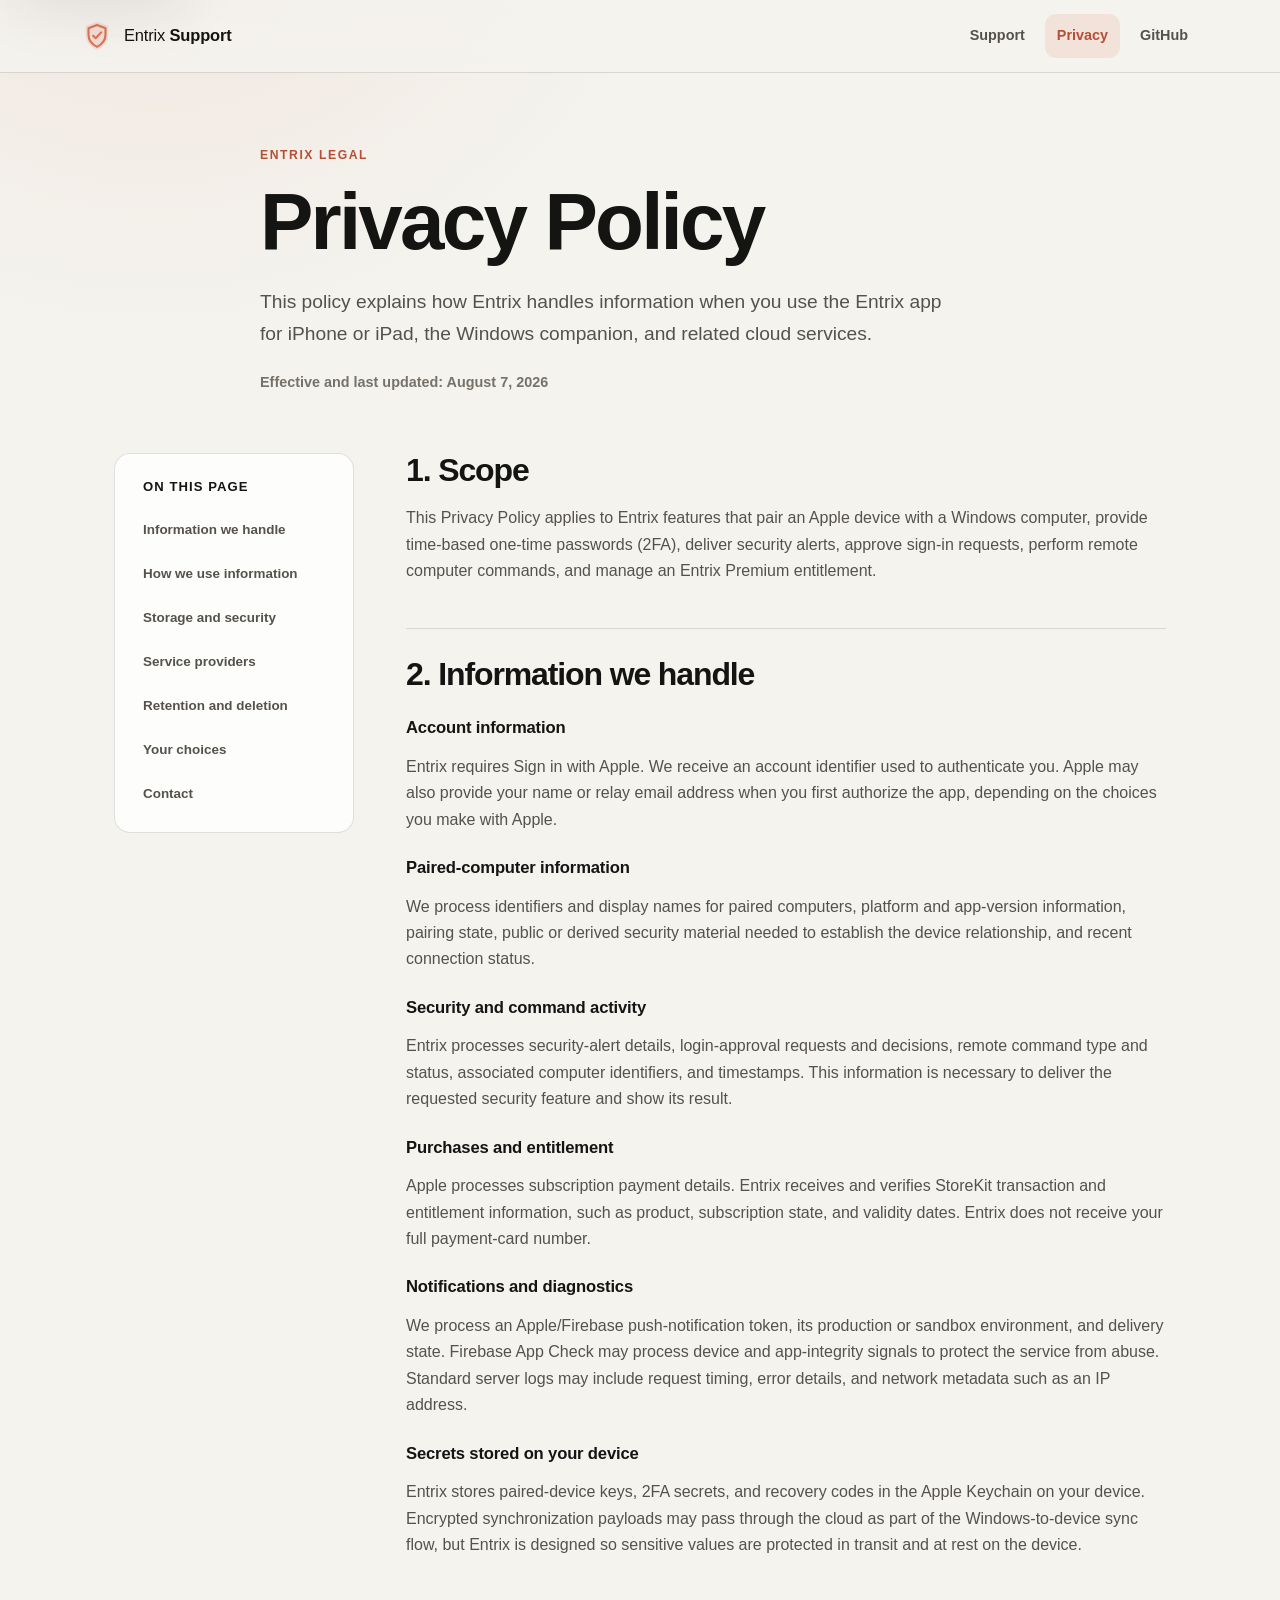
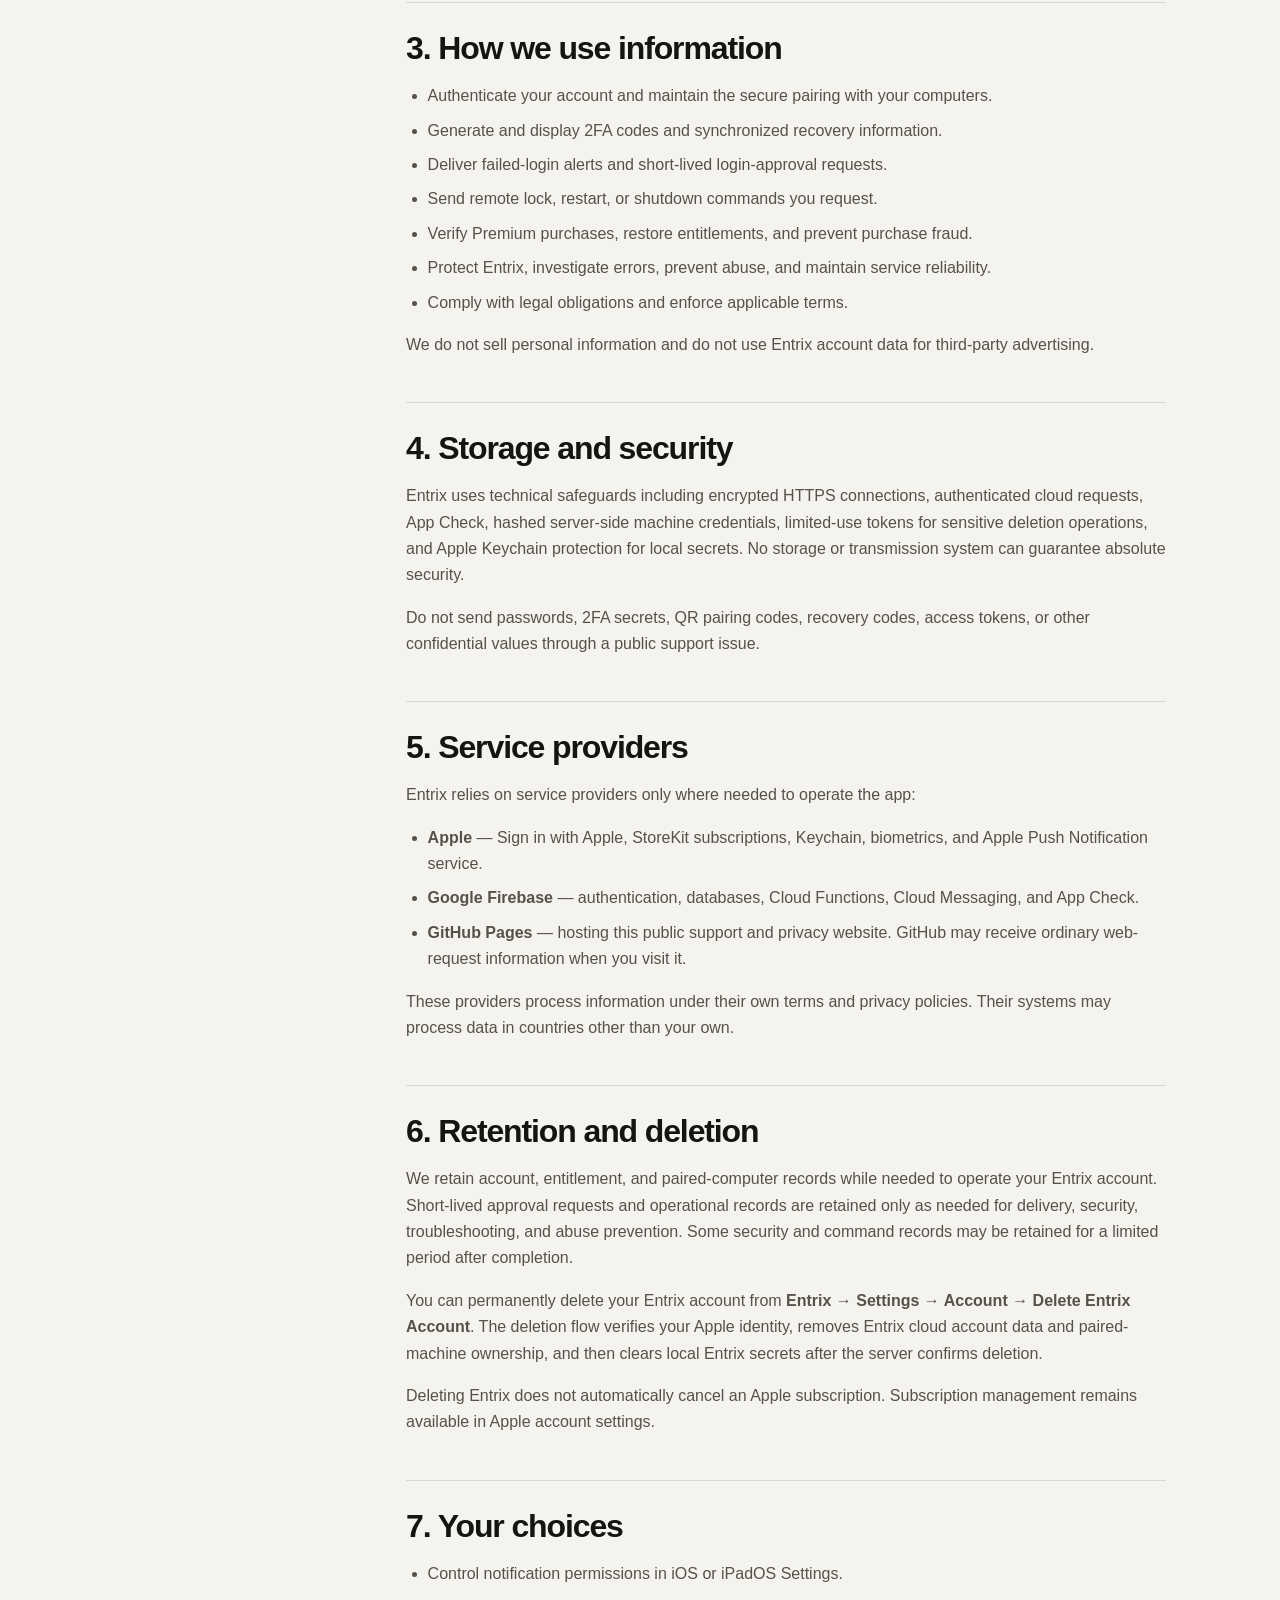
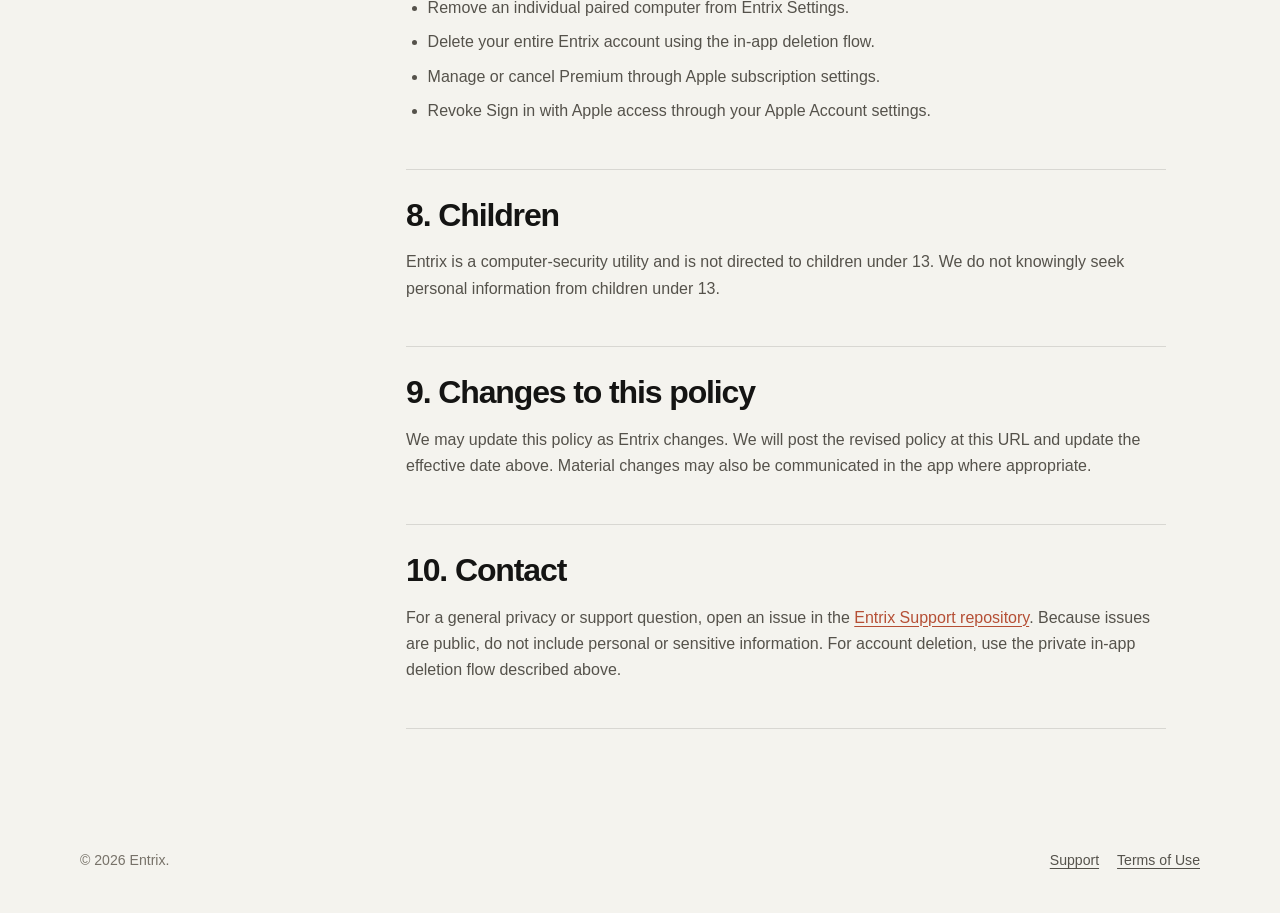
==== privacy.html @ 6742d029 "Launch Entrix support and privacy site" ====
<!doctype html>
<html lang="en">
<head>
  <meta charset="utf-8">
  <meta name="viewport" content="width=device-width, initial-scale=1">
  <meta name="description" content="Privacy Policy for the Entrix iPhone and iPad application and its Windows companion.">
  <meta name="theme-color" content="#141413" media="(prefers-color-scheme: dark)">
  <meta name="theme-color" content="#f4f3ee" media="(prefers-color-scheme: light)">
  <title>Privacy Policy — Entrix</title>
  <link rel="stylesheet" href="styles.css">
</head>
<body>
  <a class="skip-link" href="#main-content">Skip to main content</a>

  <header class="site-header">
    <div class="container header-inner">
      <a class="brand" href="./" aria-label="Entrix Support home">
        <svg class="brand-mark" viewBox="0 0 48 48" aria-hidden="true">
          <path d="M24 4 40 10v12c0 10.2-6.7 18.1-16 22-9.3-3.9-16-11.8-16-22V10L24 4Z" fill="currentColor" opacity=".16"/>
          <path d="M24 8.5 36 13v9c0 7.6-4.6 13.8-12 17.4C16.6 35.8 12 29.6 12 22v-9l12-4.5Z" fill="none" stroke="currentColor" stroke-width="3" stroke-linejoin="round"/>
          <path d="m18.5 23.5 3.6 3.6 7.8-8.2" fill="none" stroke="currentColor" stroke-width="3" stroke-linecap="round" stroke-linejoin="round"/>
        </svg>
        <span>Entrix <strong>Support</strong></span>
      </a>
      <nav aria-label="Primary navigation">
        <a href="./">Support</a>
        <a href="privacy.html" aria-current="page">Privacy</a>
        <a href="https://github.com/Hyper34275/entrix-support" rel="noopener">GitHub</a>
      </nav>
    </div>
  </header>

  <main id="main-content" class="legal-page">
    <header class="legal-hero container">
      <p class="eyebrow">Entrix legal</p>
      <h1>Privacy Policy</h1>
      <p class="legal-summary">This policy explains how Entrix handles information when you use the Entrix app for iPhone or iPad, the Windows companion, and related cloud services.</p>
      <p class="updated">Effective and last updated: August 7, 2026</p>
    </header>

    <article class="legal-content container">
      <nav class="table-of-contents" aria-label="Privacy Policy contents">
        <strong>On this page</strong>
        <a href="#information">Information we handle</a>
        <a href="#use">How we use information</a>
        <a href="#storage">Storage and security</a>
        <a href="#providers">Service providers</a>
        <a href="#retention">Retention and deletion</a>
        <a href="#choices">Your choices</a>
        <a href="#contact">Contact</a>
      </nav>

      <div class="policy-body">
        <section>
          <h2>1. Scope</h2>
          <p>This Privacy Policy applies to Entrix features that pair an Apple device with a Windows computer, provide time-based one-time passwords (2FA), deliver security alerts, approve sign-in requests, perform remote computer commands, and manage an Entrix Premium entitlement.</p>
        </section>

        <section id="information">
          <h2>2. Information we handle</h2>
          <h3>Account information</h3>
          <p>Entrix requires Sign in with Apple. We receive an account identifier used to authenticate you. Apple may also provide your name or relay email address when you first authorize the app, depending on the choices you make with Apple.</p>

          <h3>Paired-computer information</h3>
          <p>We process identifiers and display names for paired computers, platform and app-version information, pairing state, public or derived security material needed to establish the device relationship, and recent connection status.</p>

          <h3>Security and command activity</h3>
          <p>Entrix processes security-alert details, login-approval requests and decisions, remote command type and status, associated computer identifiers, and timestamps. This information is necessary to deliver the requested security feature and show its result.</p>

          <h3>Purchases and entitlement</h3>
          <p>Apple processes subscription payment details. Entrix receives and verifies StoreKit transaction and entitlement information, such as product, subscription state, and validity dates. Entrix does not receive your full payment-card number.</p>

          <h3>Notifications and diagnostics</h3>
          <p>We process an Apple/Firebase push-notification token, its production or sandbox environment, and delivery state. Firebase App Check may process device and app-integrity signals to protect the service from abuse. Standard server logs may include request timing, error details, and network metadata such as an IP address.</p>

          <h3>Secrets stored on your device</h3>
          <p>Entrix stores paired-device keys, 2FA secrets, and recovery codes in the Apple Keychain on your device. Encrypted synchronization payloads may pass through the cloud as part of the Windows-to-device sync flow, but Entrix is designed so sensitive values are protected in transit and at rest on the device.</p>
        </section>

        <section id="use">
          <h2>3. How we use information</h2>
          <ul>
            <li>Authenticate your account and maintain the secure pairing with your computers.</li>
            <li>Generate and display 2FA codes and synchronized recovery information.</li>
            <li>Deliver failed-login alerts and short-lived login-approval requests.</li>
            <li>Send remote lock, restart, or shutdown commands you request.</li>
            <li>Verify Premium purchases, restore entitlements, and prevent purchase fraud.</li>
            <li>Protect Entrix, investigate errors, prevent abuse, and maintain service reliability.</li>
            <li>Comply with legal obligations and enforce applicable terms.</li>
          </ul>
          <p>We do not sell personal information and do not use Entrix account data for third-party advertising.</p>
        </section>

        <section id="storage">
          <h2>4. Storage and security</h2>
          <p>Entrix uses technical safeguards including encrypted HTTPS connections, authenticated cloud requests, App Check, hashed server-side machine credentials, limited-use tokens for sensitive deletion operations, and Apple Keychain protection for local secrets. No storage or transmission system can guarantee absolute security.</p>
          <p>Do not send passwords, 2FA secrets, QR pairing codes, recovery codes, access tokens, or other confidential values through a public support issue.</p>
        </section>

        <section id="providers">
          <h2>5. Service providers</h2>
          <p>Entrix relies on service providers only where needed to operate the app:</p>
          <ul>
            <li><strong>Apple</strong> — Sign in with Apple, StoreKit subscriptions, Keychain, biometrics, and Apple Push Notification service.</li>
            <li><strong>Google Firebase</strong> — authentication, databases, Cloud Functions, Cloud Messaging, and App Check.</li>
            <li><strong>GitHub Pages</strong> — hosting this public support and privacy website. GitHub may receive ordinary web-request information when you visit it.</li>
          </ul>
          <p>These providers process information under their own terms and privacy policies. Their systems may process data in countries other than your own.</p>
        </section>

        <section id="retention">
          <h2>6. Retention and deletion</h2>
          <p>We retain account, entitlement, and paired-computer records while needed to operate your Entrix account. Short-lived approval requests and operational records are retained only as needed for delivery, security, troubleshooting, and abuse prevention. Some security and command records may be retained for a limited period after completion.</p>
          <p>You can permanently delete your Entrix account from <strong>Entrix &rarr; Settings &rarr; Account &rarr; Delete Entrix Account</strong>. The deletion flow verifies your Apple identity, removes Entrix cloud account data and paired-machine ownership, and then clears local Entrix secrets after the server confirms deletion.</p>
          <p>Deleting Entrix does not automatically cancel an Apple subscription. Subscription management remains available in Apple account settings.</p>
        </section>

        <section id="choices">
          <h2>7. Your choices</h2>
          <ul>
            <li>Control notification permissions in iOS or iPadOS Settings.</li>
            <li>Remove an individual paired computer from Entrix Settings.</li>
            <li>Delete your entire Entrix account using the in-app deletion flow.</li>
            <li>Manage or cancel Premium through Apple subscription settings.</li>
            <li>Revoke Sign in with Apple access through your Apple Account settings.</li>
          </ul>
        </section>

        <section>
          <h2>8. Children</h2>
          <p>Entrix is a computer-security utility and is not directed to children under 13. We do not knowingly seek personal information from children under 13.</p>
        </section>

        <section>
          <h2>9. Changes to this policy</h2>
          <p>We may update this policy as Entrix changes. We will post the revised policy at this URL and update the effective date above. Material changes may also be communicated in the app where appropriate.</p>
        </section>

        <section id="contact">
          <h2>10. Contact</h2>
          <p>For a general privacy or support question, open an issue in the <a href="https://github.com/Hyper34275/entrix-support/issues/new" rel="noopener">Entrix Support repository</a>. Because issues are public, do not include personal or sensitive information. For account deletion, use the private in-app deletion flow described above.</p>
        </section>
      </div>
    </article>
  </main>

  <footer class="site-footer">
    <div class="container footer-inner">
      <p>&copy; 2026 Entrix.</p>
      <div>
        <a href="./">Support</a>
        <a href="https://www.apple.com/legal/internet-services/itunes/dev/stdeula/" rel="noopener">Terms of Use</a>
      </div>
    </div>
  </footer>
</body>
</html>
---- styles.css ----
:root {
  color-scheme: light dark;
  --accent: #de7356;
  --accent-strong: #b54f35;
  --accent-soft: rgba(222, 115, 86, 0.13);
  --background: #f4f3ee;
  --surface: rgba(255, 255, 255, 0.82);
  --surface-solid: #ffffff;
  --surface-alt: #ebe8df;
  --text: #141413;
  --text-muted: #55524b;
  --text-soft: #777269;
  --border: rgba(46, 42, 36, 0.14);
  --shadow: 0 22px 60px rgba(38, 31, 25, 0.11);
  --focus: #9f3f28;
  --success: #247a55;
  --max-width: 1120px;
  --reading-width: 760px;
}

@media (prefers-color-scheme: dark) {
  :root {
    --accent: #ef8b6d;
    --accent-strong: #ffad93;
    --accent-soft: rgba(239, 139, 109, 0.14);
    --background: #141413;
    --surface: rgba(31, 29, 26, 0.88);
    --surface-solid: #1e1c19;
    --surface-alt: #29251f;
    --text: #f4f3ee;
    --text-muted: #c7c1b5;
    --text-soft: #aaa397;
    --border: rgba(244, 243, 238, 0.13);
    --shadow: 0 24px 64px rgba(0, 0, 0, 0.36);
    --focus: #ffb39c;
    --success: #6fd2a5;
  }
}

* {
  box-sizing: border-box;
}

html {
  scroll-behavior: smooth;
  scroll-padding-top: 96px;
}

body {
  margin: 0;
  min-width: 320px;
  min-height: 100vh;
  background:
    radial-gradient(circle at 12% -5%, var(--accent-soft), transparent 34rem),
    var(--background);
  color: var(--text);
  font-family: Inter, ui-sans-serif, -apple-system, BlinkMacSystemFont, "Segoe UI", sans-serif;
  font-size: 16px;
  line-height: 1.65;
  -webkit-font-smoothing: antialiased;
}

a {
  color: var(--accent-strong);
  text-underline-offset: 0.2em;
  text-decoration-thickness: 0.08em;
}

a:hover {
  text-decoration-thickness: 0.14em;
}

a:focus-visible,
summary:focus-visible {
  outline: 3px solid var(--focus);
  outline-offset: 4px;
  border-radius: 8px;
}

.skip-link {
  position: fixed;
  z-index: 100;
  top: 12px;
  left: 12px;
  transform: translateY(-160%);
  padding: 10px 14px;
  border-radius: 10px;
  background: var(--surface-solid);
  color: var(--text);
  box-shadow: var(--shadow);
}

.skip-link:focus {
  transform: translateY(0);
}

.container {
  width: min(calc(100% - 40px), var(--max-width));
  margin-inline: auto;
}

.site-header {
  position: sticky;
  z-index: 20;
  top: 0;
  border-bottom: 1px solid var(--border);
  background: color-mix(in srgb, var(--background) 82%, transparent);
  backdrop-filter: blur(18px) saturate(140%);
}

.header-inner {
  display: flex;
  min-height: 72px;
  align-items: center;
  justify-content: space-between;
  gap: 24px;
}

.brand {
  display: inline-flex;
  min-height: 44px;
  align-items: center;
  gap: 10px;
  color: var(--text);
  font-size: 1.03rem;
  font-weight: 500;
  text-decoration: none;
  letter-spacing: -0.01em;
}

.brand-mark {
  width: 34px;
  height: 34px;
  color: var(--accent);
}

nav {
  display: flex;
  align-items: center;
  gap: 8px;
}

nav a {
  display: inline-flex;
  min-height: 44px;
  align-items: center;
  padding: 0 12px;
  border-radius: 11px;
  color: var(--text-muted);
  font-size: 0.9rem;
  font-weight: 650;
  text-decoration: none;
}

nav a:hover,
nav a[aria-current="page"] {
  background: var(--accent-soft);
  color: var(--accent-strong);
}

.hero {
  display: grid;
  grid-template-columns: minmax(0, 1.35fr) minmax(290px, 0.65fr);
  gap: clamp(32px, 7vw, 88px);
  align-items: center;
  padding-block: clamp(72px, 11vw, 144px);
}

.eyebrow {
  margin: 0 0 12px;
  color: var(--accent-strong);
  font-size: 0.76rem;
  font-weight: 800;
  letter-spacing: 0.13em;
  text-transform: uppercase;
}

.status-dot {
  display: inline-block;
  width: 8px;
  height: 8px;
  margin-right: 8px;
  border-radius: 50%;
  background: var(--success);
  box-shadow: 0 0 0 5px color-mix(in srgb, var(--success) 15%, transparent);
}

h1,
h2,
h3 {
  margin-top: 0;
  line-height: 1.12;
  letter-spacing: -0.035em;
}

h1 {
  margin-bottom: 24px;
  font-size: clamp(3rem, 7vw, 5.8rem);
  font-weight: 780;
}

h1 span {
  color: var(--accent-strong);
}

h2 {
  margin-bottom: 14px;
  font-size: clamp(2rem, 4vw, 3.15rem);
}

h3 {
  margin-bottom: 10px;
  font-size: 1.18rem;
  letter-spacing: -0.02em;
}

.hero-lead,
.section-heading > p:last-child,
.legal-summary {
  max-width: 66ch;
  color: var(--text-muted);
  font-size: clamp(1.05rem, 2vw, 1.2rem);
}

.button-row {
  display: flex;
  flex-wrap: wrap;
  gap: 12px;
  margin-top: 32px;
}

.button {
  display: inline-flex;
  min-height: 48px;
  align-items: center;
  justify-content: center;
  padding: 11px 18px;
  border: 1px solid transparent;
  border-radius: 14px;
  font-weight: 750;
  text-align: center;
  text-decoration: none;
  transition: transform 180ms ease, background-color 180ms ease, border-color 180ms ease;
}

.button:hover {
  transform: translateY(-2px);
}

.button-primary {
  background: var(--accent);
  color: #1c100c;
  box-shadow: 0 12px 30px color-mix(in srgb, var(--accent) 26%, transparent);
}

.button-secondary {
  border-color: var(--border);
  background: var(--surface);
  color: var(--text);
}

.support-panel,
.topic-card,
.faq-list details,
.table-of-contents {
  border: 1px solid var(--border);
  background: var(--surface);
  box-shadow: var(--shadow);
}

.support-panel {
  padding: 28px;
  border-radius: 28px;
}

.support-panel h2 {
  font-size: 1.75rem;
}

.support-panel > p:not(.eyebrow) {
  color: var(--text-muted);
}

.panel-icon,
.topic-icon {
  display: grid;
  width: 52px;
  height: 52px;
  margin-bottom: 24px;
  place-items: center;
  border-radius: 16px;
  background: var(--accent-soft);
  color: var(--accent-strong);
}

.panel-icon svg,
.topic-icon svg {
  width: 25px;
  height: 25px;
  fill: none;
  stroke: currentColor;
  stroke-width: 1.8;
  stroke-linecap: round;
  stroke-linejoin: round;
}

.text-link,
.topic-card a {
  display: inline-flex;
  min-height: 44px;
  align-items: center;
  font-weight: 750;
}

.privacy-note {
  margin: 18px 0 0;
  padding-top: 16px;
  border-top: 1px solid var(--border);
  font-size: 0.84rem;
}

.section {
  padding-block: 72px;
}

.section-heading {
  max-width: 720px;
  margin-bottom: 34px;
}

.topic-grid {
  display: grid;
  grid-template-columns: repeat(2, minmax(0, 1fr));
  gap: 18px;
}

.topic-card {
  padding: 26px;
  border-radius: 22px;
}

.topic-card p {
  color: var(--text-muted);
}

.section-narrow {
  width: min(calc(100% - 40px), var(--reading-width));
  margin-inline: auto;
}

.faq-list {
  display: grid;
  gap: 12px;
}

.faq-list details {
  overflow: clip;
  border-radius: 16px;
  box-shadow: none;
}

.faq-list summary {
  min-height: 56px;
  padding: 16px 50px 16px 18px;
  cursor: pointer;
  font-weight: 750;
}

.faq-list .answer {
  padding: 0 20px 20px;
  color: var(--text-muted);
}

.faq-list .answer > :last-child {
  margin-bottom: 0;
}

.faq-list li + li,
.policy-body li + li {
  margin-top: 8px;
}

.contact-band {
  margin-top: 72px;
  border-block: 1px solid var(--border);
  background: var(--surface-alt);
}

.contact-inner {
  display: flex;
  align-items: center;
  justify-content: space-between;
  gap: 32px;
  padding-block: 52px;
}

.contact-inner h2 {
  margin-bottom: 8px;
  font-size: clamp(1.8rem, 3vw, 2.6rem);
}

.contact-inner p:last-child {
  margin-bottom: 0;
  color: var(--text-muted);
}

.site-footer {
  color: var(--text-soft);
  font-size: 0.88rem;
}

.footer-inner {
  display: flex;
  min-height: 104px;
  align-items: center;
  justify-content: space-between;
  gap: 24px;
}

.footer-inner div {
  display: flex;
  flex-wrap: wrap;
  gap: 18px;
}

.footer-inner a {
  color: var(--text-muted);
}

.legal-page {
  padding-bottom: 80px;
}

.legal-hero {
  max-width: var(--reading-width);
  padding-block: 72px 44px;
}

.legal-hero h1 {
  margin-bottom: 18px;
  font-size: clamp(2.8rem, 7vw, 5rem);
}

.updated {
  margin-top: 22px;
  color: var(--text-soft);
  font-size: 0.9rem;
  font-weight: 650;
}

.legal-content {
  display: grid;
  grid-template-columns: 240px minmax(0, var(--reading-width));
  gap: 52px;
  align-items: start;
  justify-content: center;
}

.table-of-contents {
  position: sticky;
  top: 96px;
  display: grid;
  gap: 4px;
  padding: 18px;
  border-radius: 16px;
  box-shadow: none;
}

.table-of-contents strong {
  padding: 4px 10px 8px;
  font-size: 0.82rem;
  letter-spacing: 0.08em;
  text-transform: uppercase;
}

.table-of-contents a {
  min-height: 40px;
  justify-content: flex-start;
  padding: 8px 10px;
  font-size: 0.84rem;
}

.policy-body {
  min-width: 0;
}

.policy-body section {
  padding-block: 28px;
  border-bottom: 1px solid var(--border);
  scroll-margin-top: 96px;
}

.policy-body section:first-child {
  padding-top: 0;
}

.policy-body h2 {
  font-size: clamp(1.55rem, 3vw, 2rem);
}

.policy-body h3 {
  margin-top: 26px;
  margin-bottom: 6px;
  font-size: 1.04rem;
  letter-spacing: -0.01em;
}

.policy-body p,
.policy-body li {
  color: var(--text-muted);
}

.policy-body ul {
  padding-left: 1.35rem;
}

@media (max-width: 820px) {
  .hero {
    grid-template-columns: 1fr;
    padding-block: 72px;
  }

  .support-panel {
    max-width: 560px;
  }

  .legal-content {
    grid-template-columns: 1fr;
    gap: 24px;
  }

  .table-of-contents {
    position: static;
  }
}

@media (max-width: 620px) {
  .container,
  .section-narrow {
    width: min(calc(100% - 28px), var(--max-width));
  }

  .header-inner {
    min-height: 64px;
  }

  .header-inner nav a:not([aria-current="page"]):not(:last-child) {
    display: none;
  }

  .header-inner nav a {
    padding-inline: 10px;
  }

  .topic-grid {
    grid-template-columns: 1fr;
  }

  .button-row,
  .button-row .button,
  .contact-inner,
  .contact-inner .button {
    width: 100%;
  }

  .contact-inner,
  .footer-inner {
    align-items: flex-start;
    flex-direction: column;
    justify-content: center;
  }

  .footer-inner {
    padding-block: 28px;
  }
}

@media (prefers-reduced-motion: reduce) {
  html {
    scroll-behavior: auto;
  }

  *,
  *::before,
  *::after {
    scroll-behavior: auto !important;
    transition-duration: 0.01ms !important;
    animation-duration: 0.01ms !important;
    animation-iteration-count: 1 !important;
  }
}

@media print {
  .site-header,
  .site-footer,
  .table-of-contents,
  .skip-link {
    display: none;
  }

  body {
    background: #fff;
    color: #111;
  }

  .legal-content {
    display: block;
    width: 100%;
  }

  .policy-body p,
  .policy-body li {
    color: #222;
  }
}
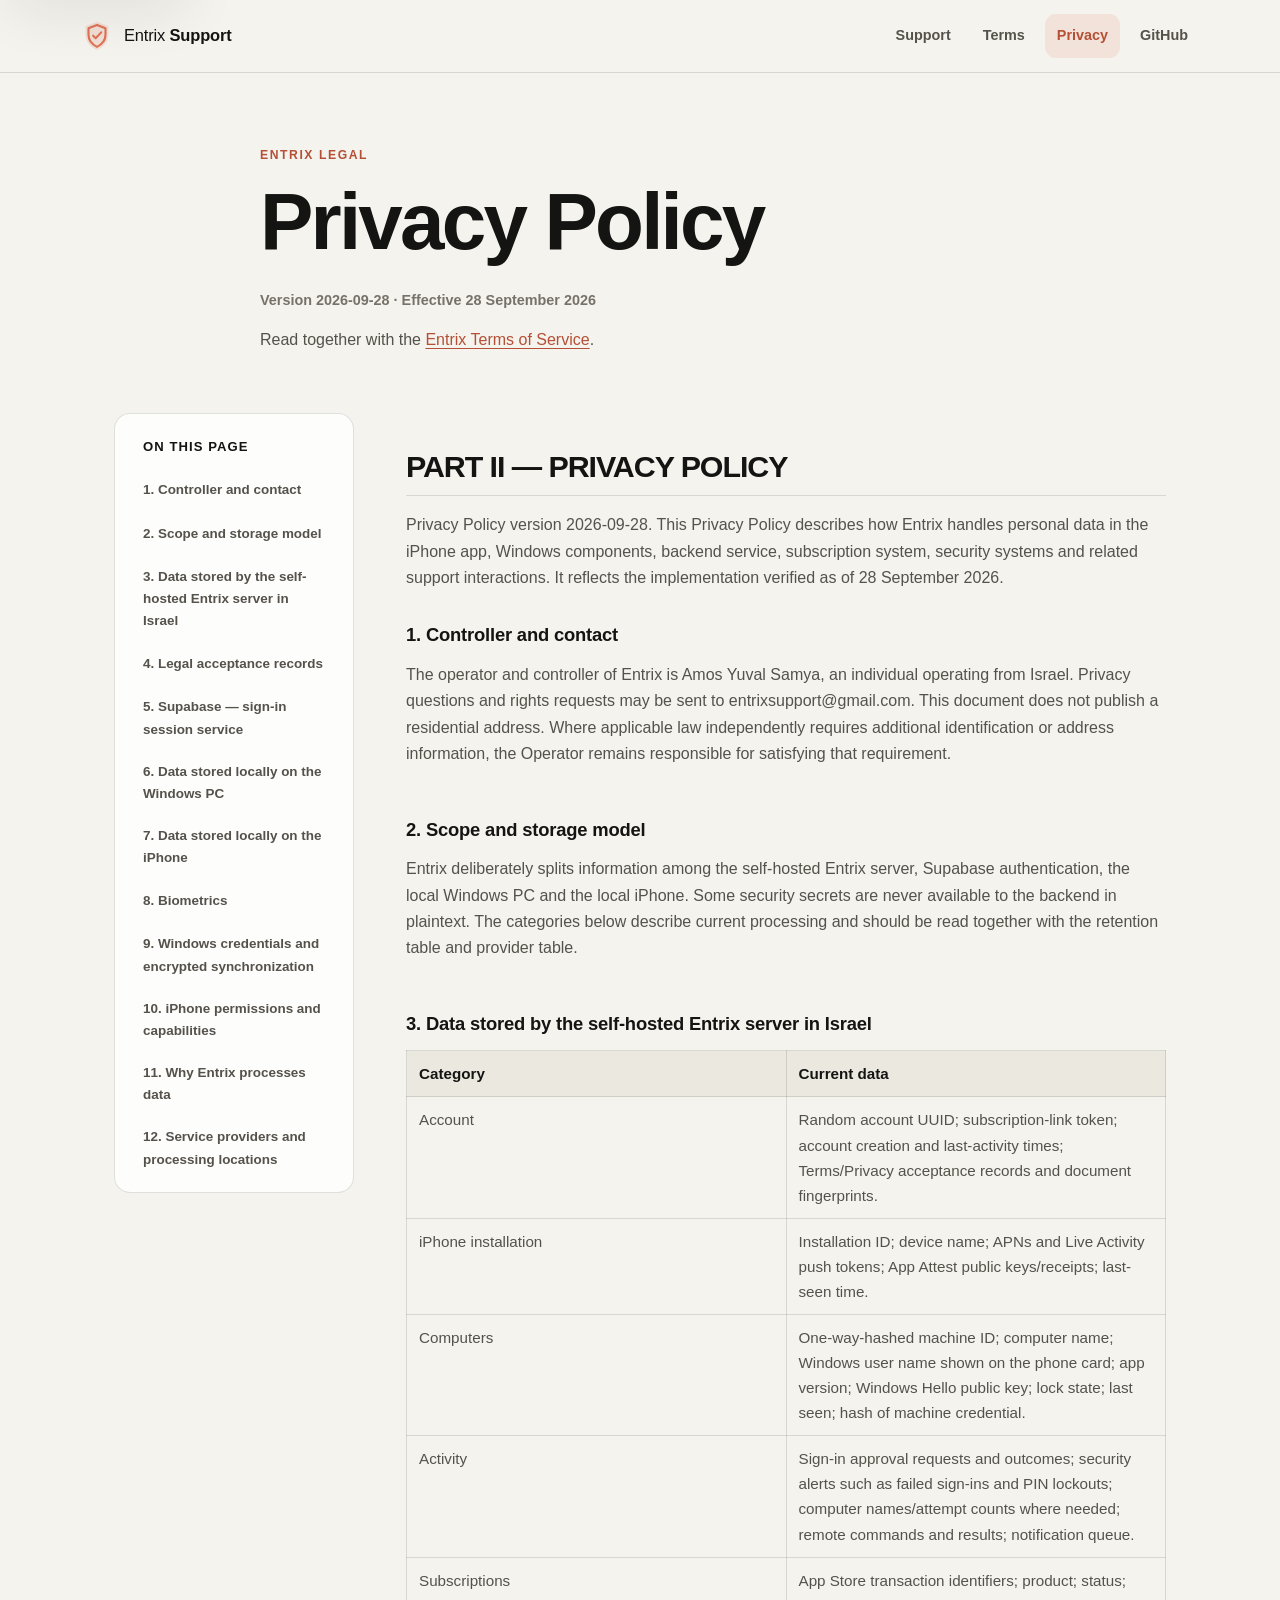
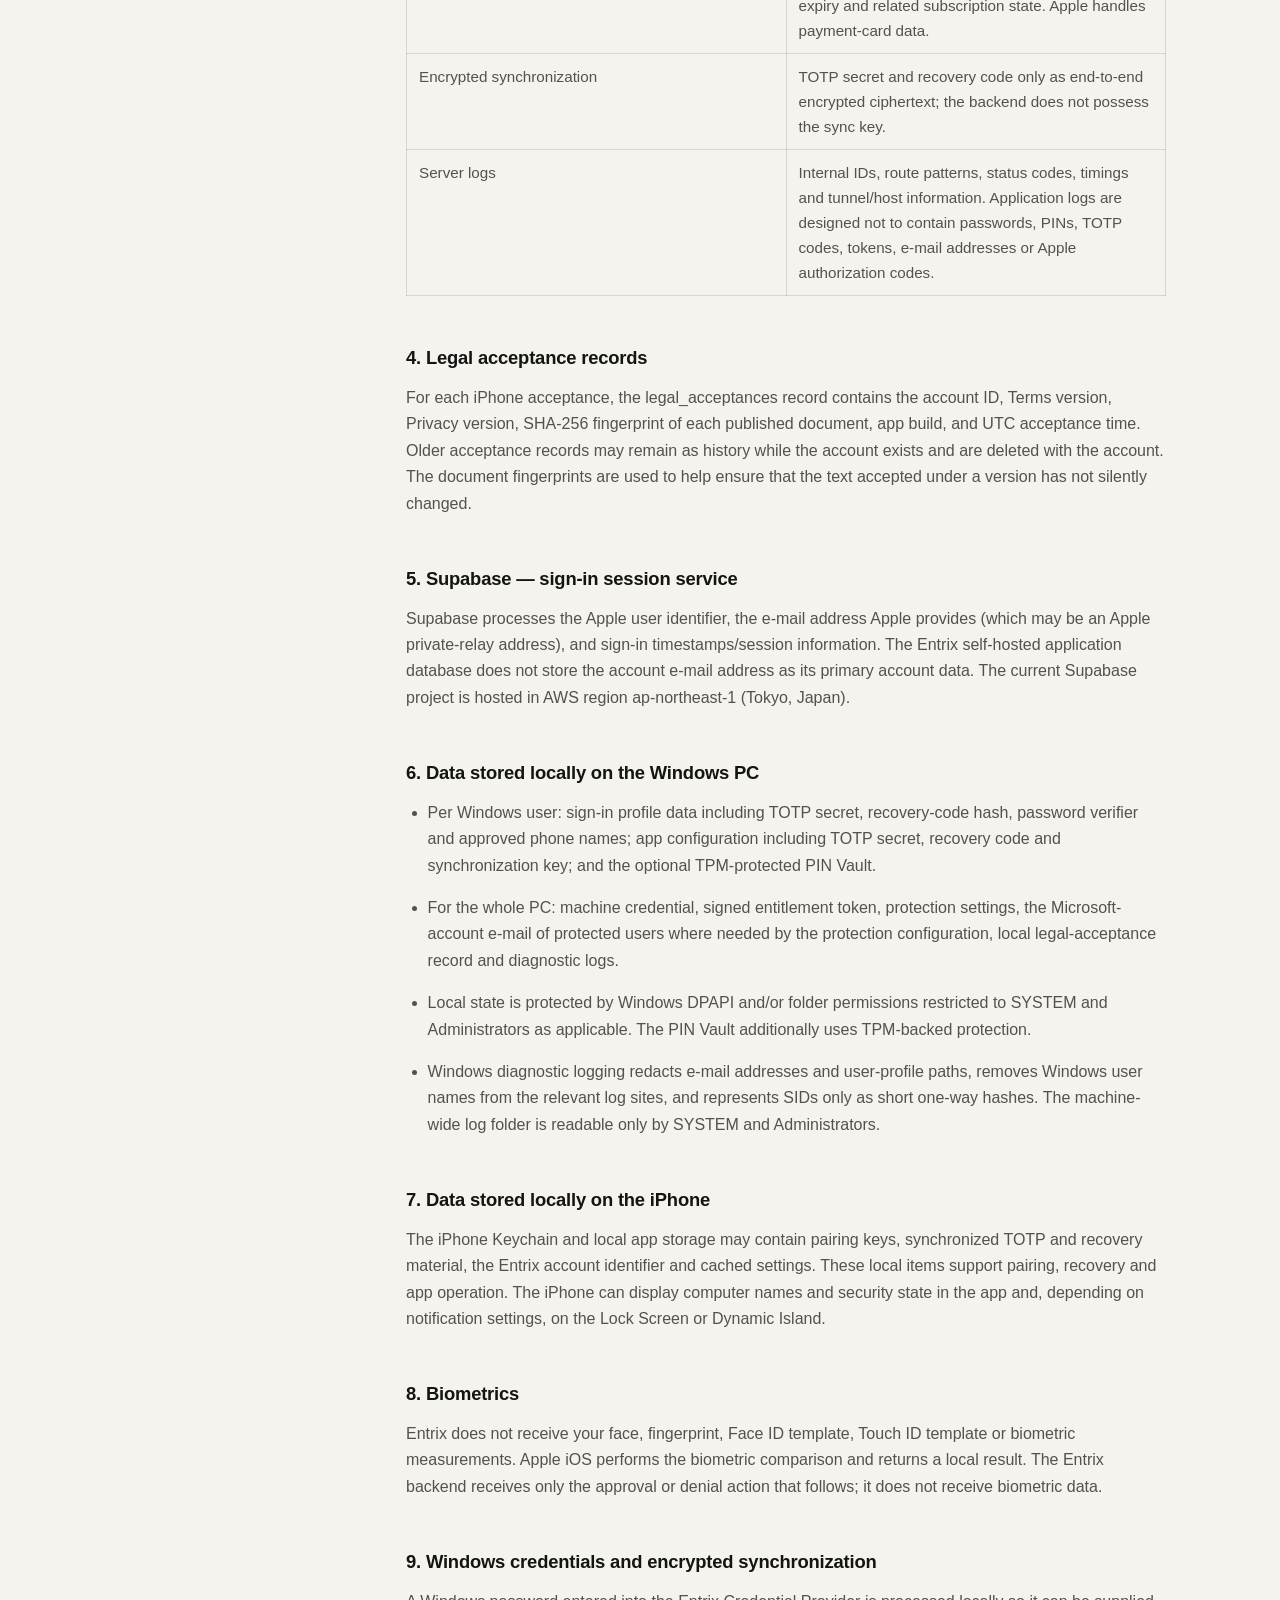
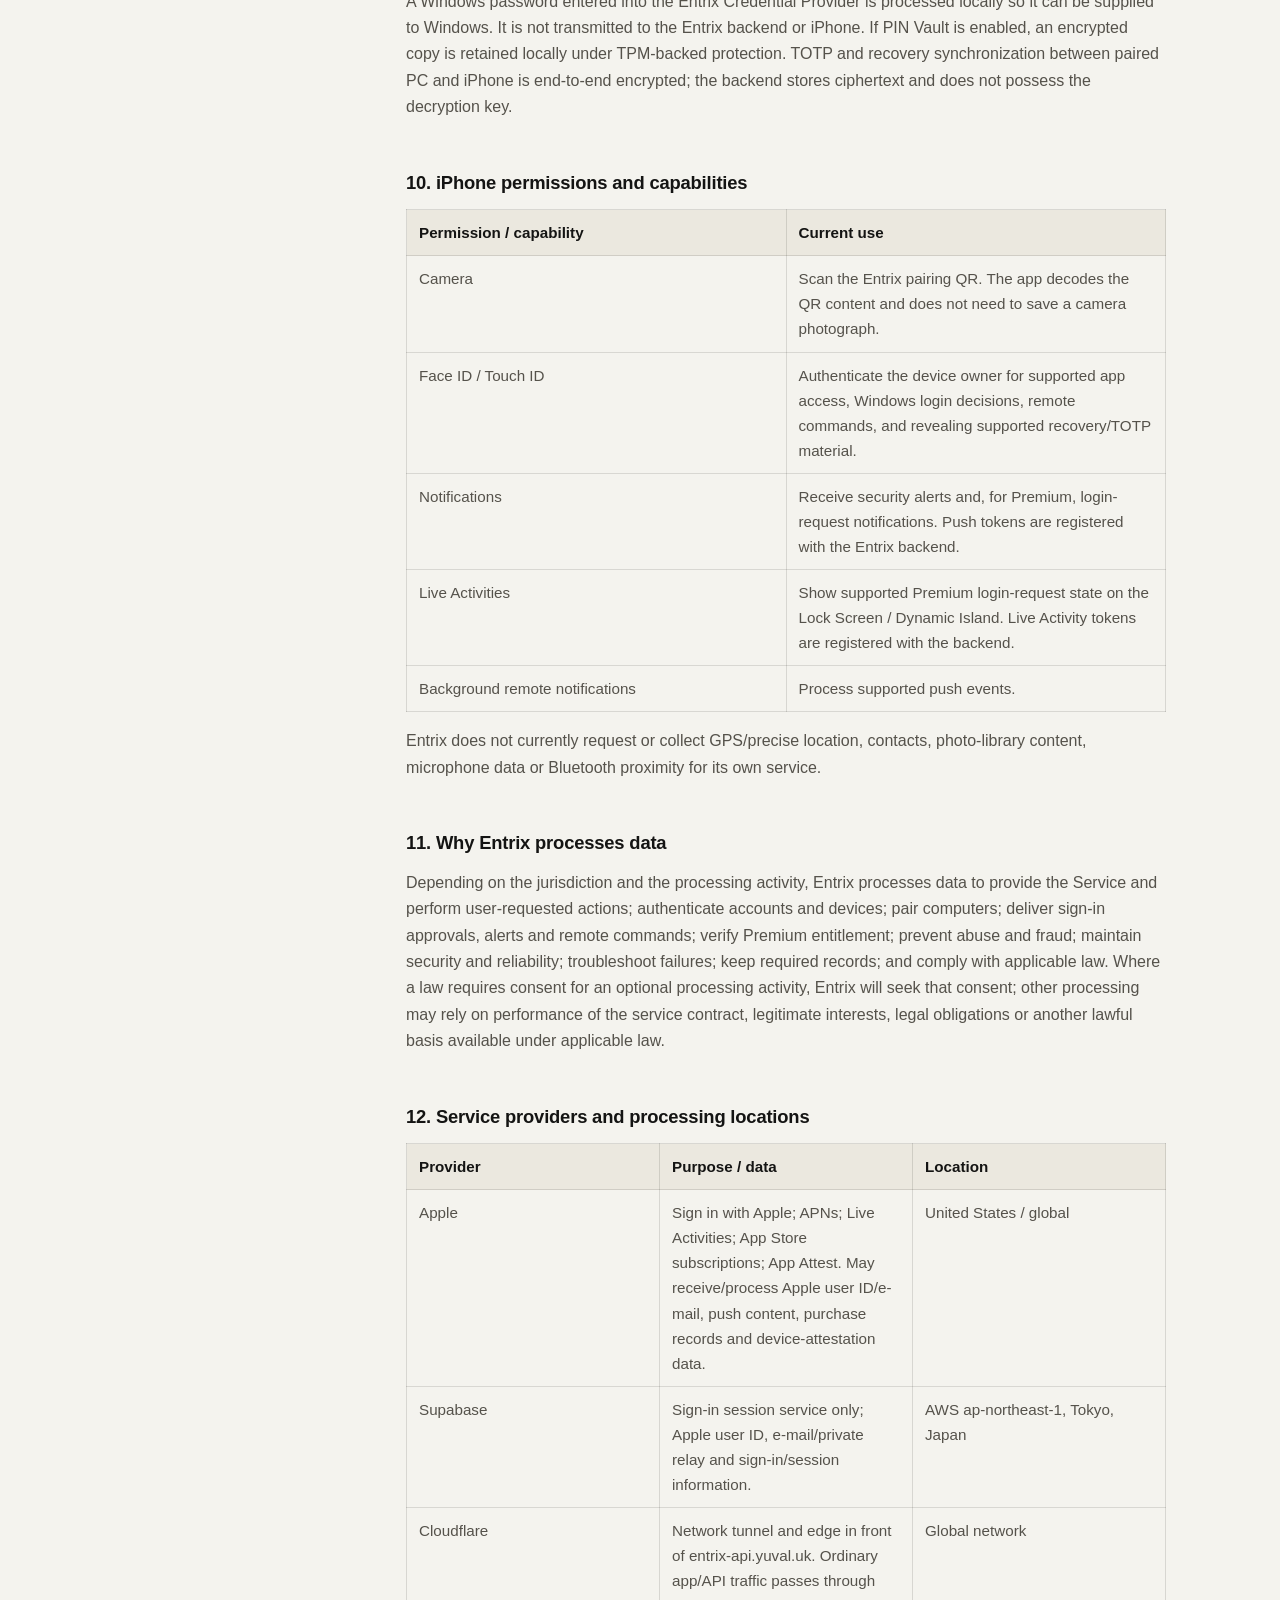
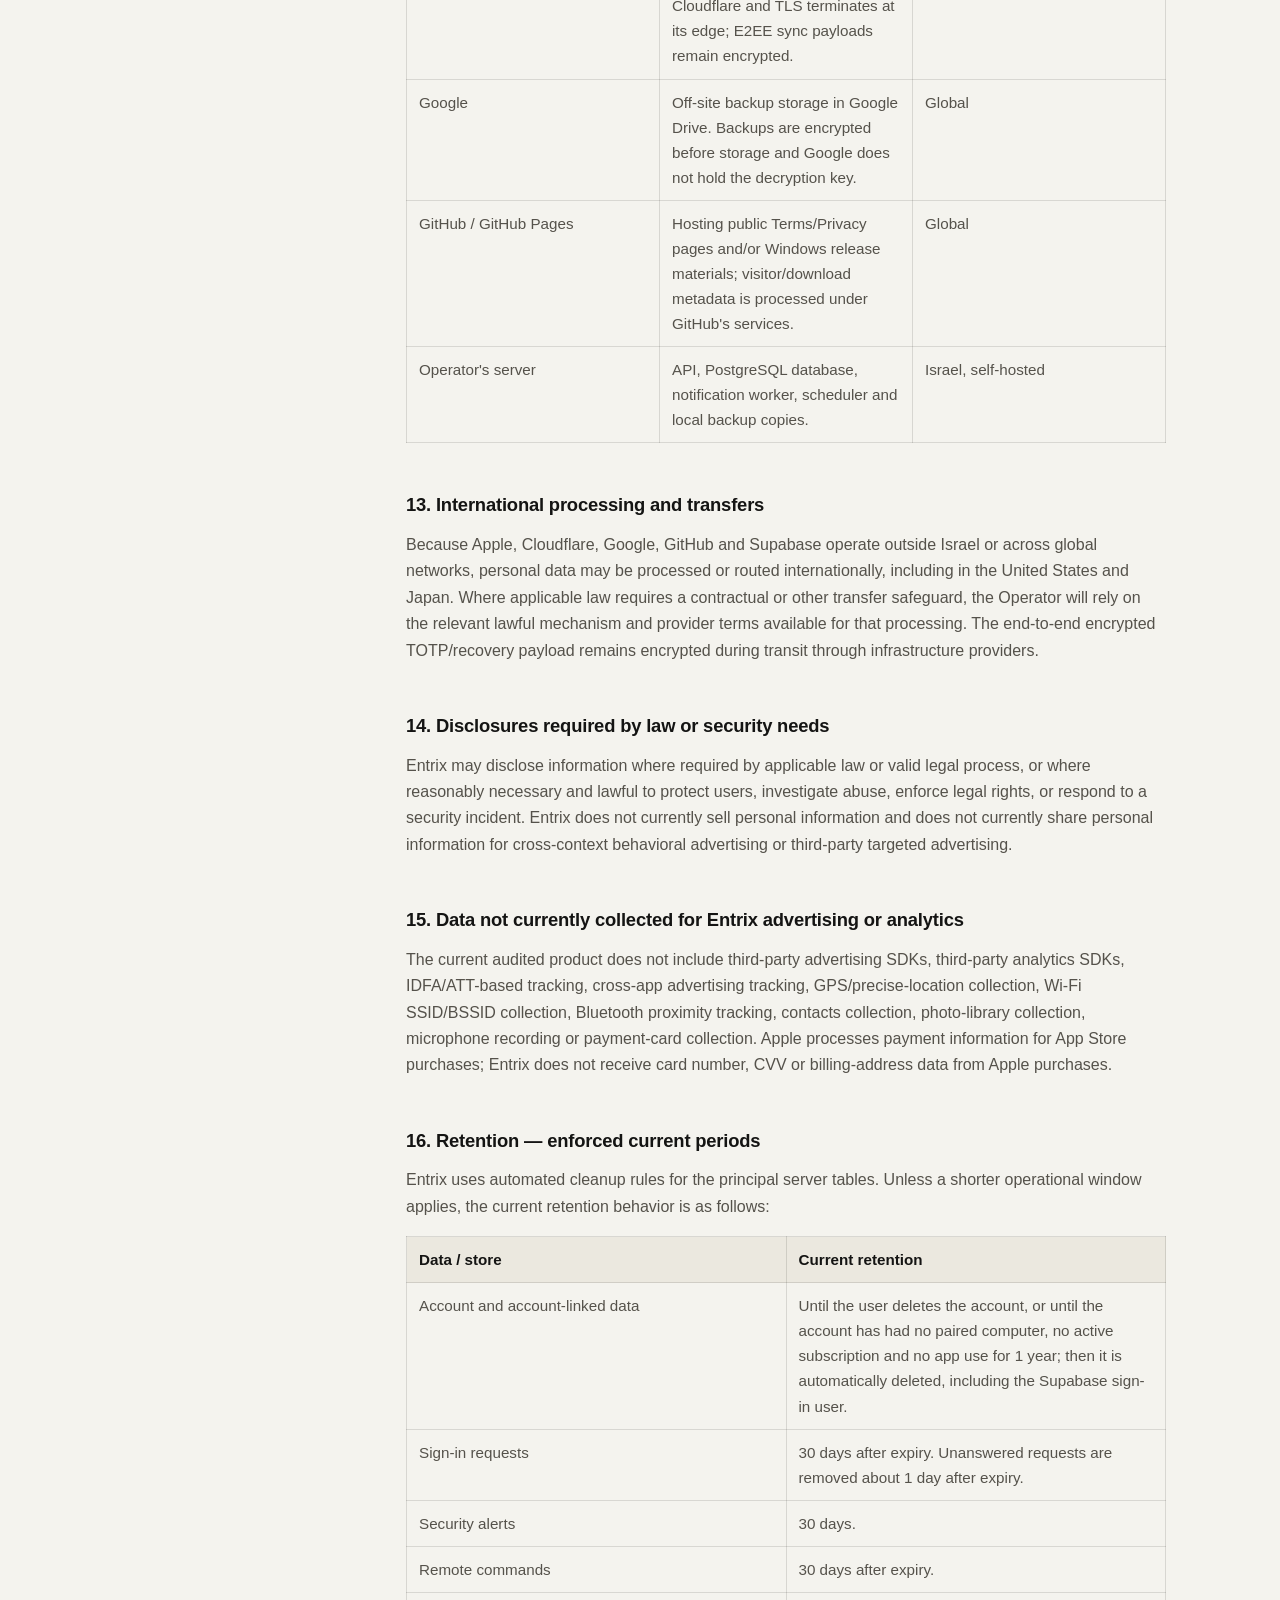
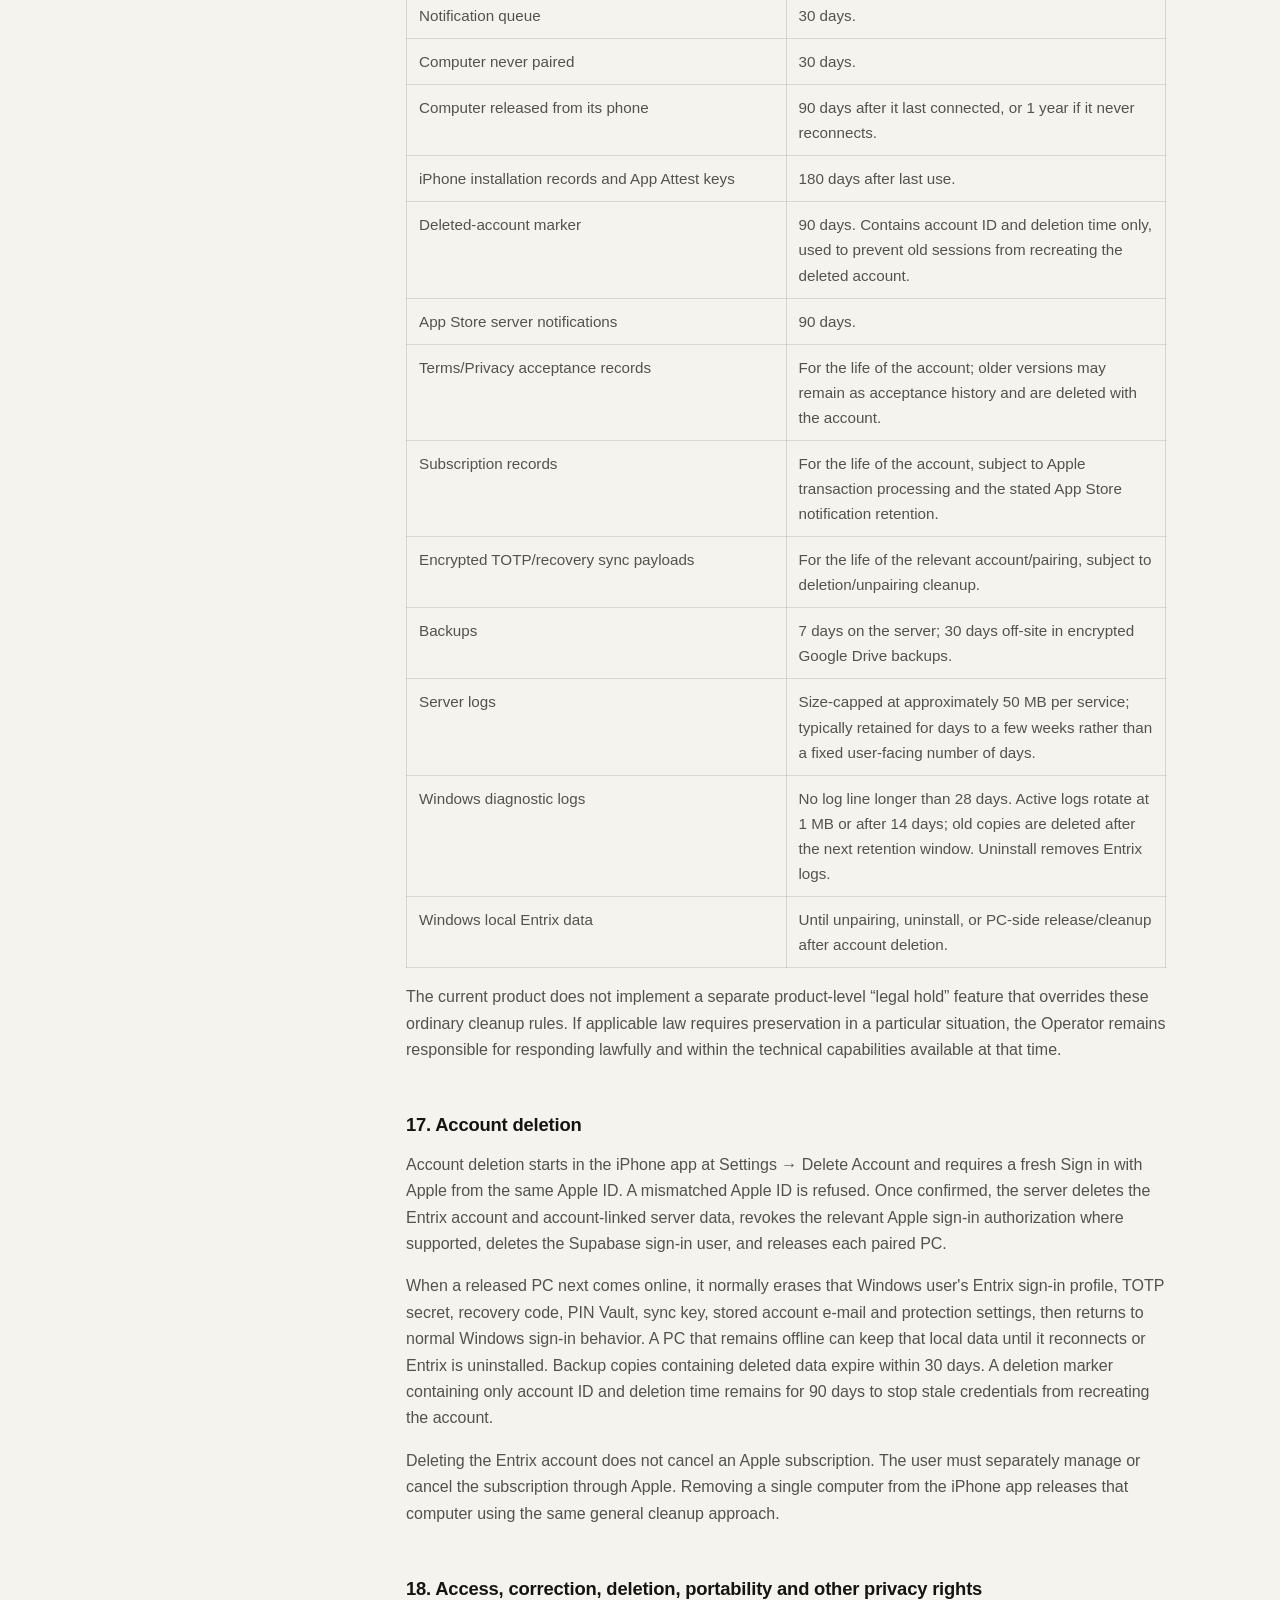
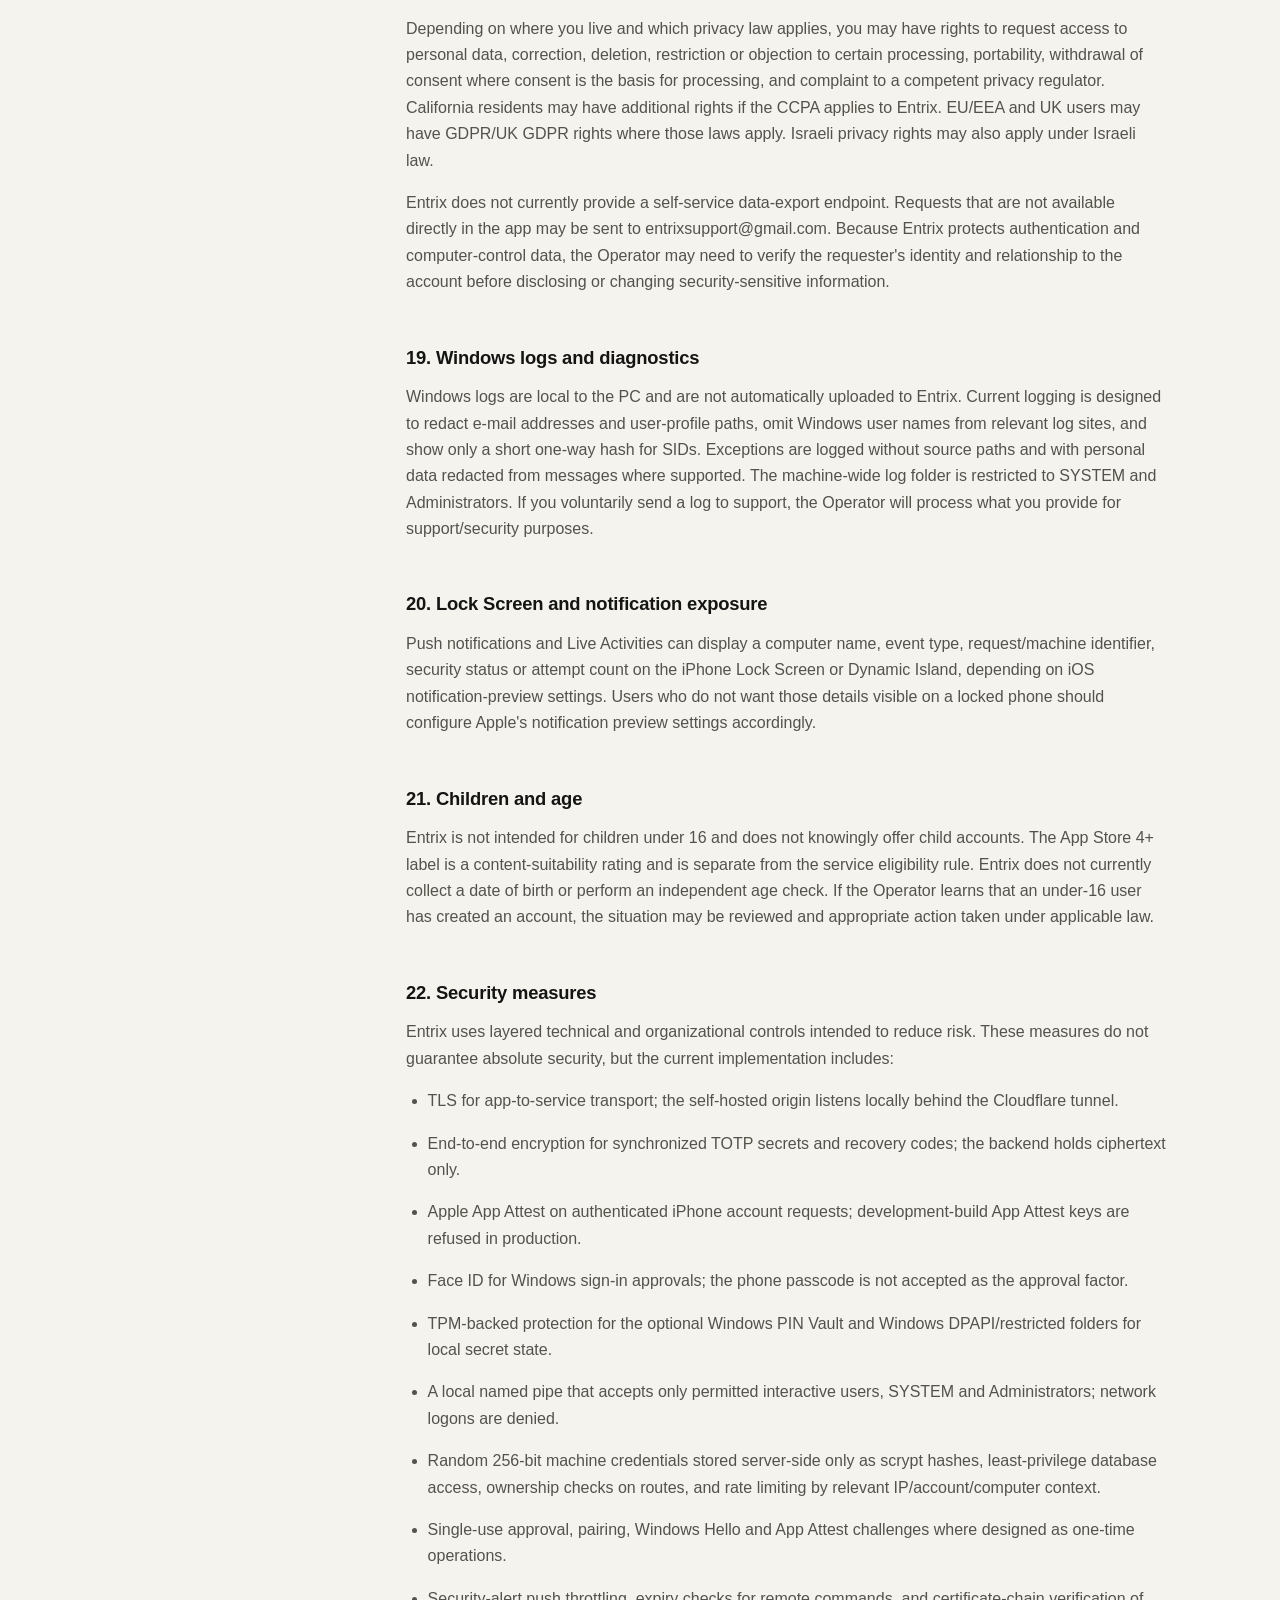
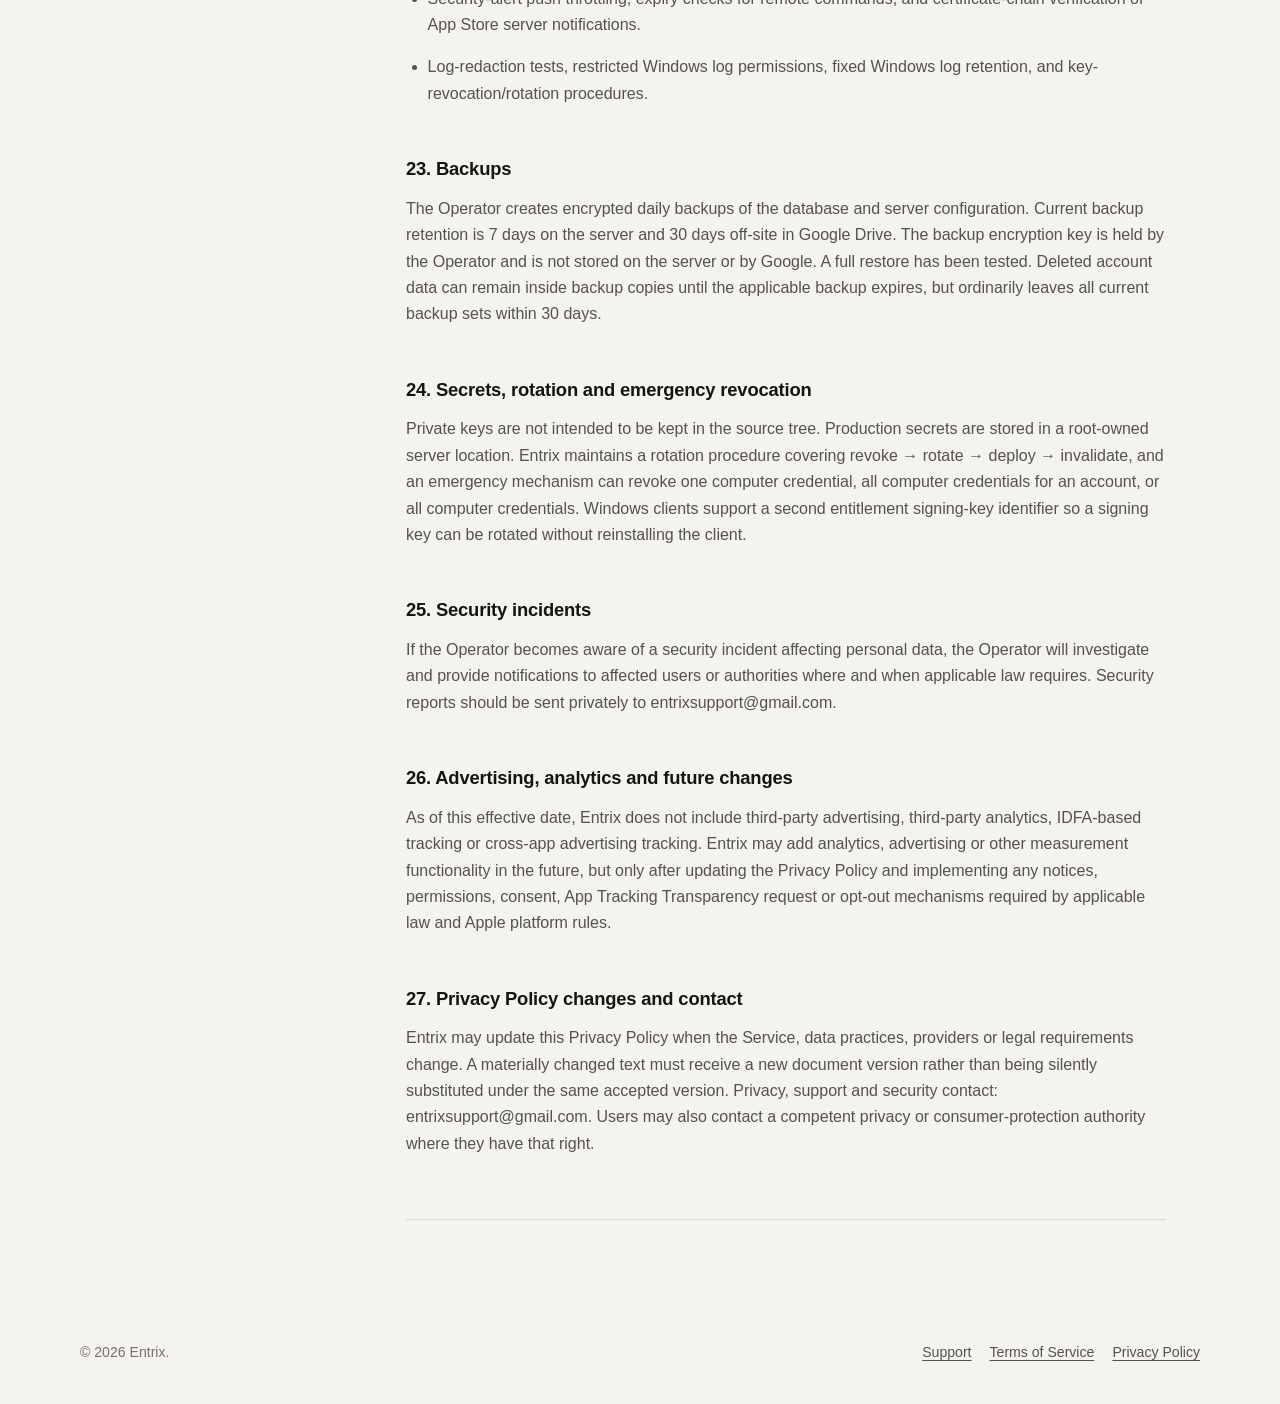
==== commit 3bc954dc: "Publish the Entrix Terms of Service and Privacy Policy, version 2026-09-28 terms-2026-09-28.html hol" ====
--- a/privacy.html
+++ b/privacy.html
@@ -3,155 +3,15 @@
 <head>
   <meta charset="utf-8">
   <meta name="viewport" content="width=device-width, initial-scale=1">
-  <meta name="description" content="Privacy Policy for the Entrix iPhone and iPad application and its Windows companion.">
-  <meta name="theme-color" content="#141413" media="(prefers-color-scheme: dark)">
-  <meta name="theme-color" content="#f4f3ee" media="(prefers-color-scheme: light)">
   <title>Privacy Policy — Entrix</title>
+  <meta http-equiv="refresh" content="0; url=privacy-2026-09-28.html">
+  <link rel="canonical" href="privacy-2026-09-28.html">
   <link rel="stylesheet" href="styles.css">
 </head>
 <body>
-  <a class="skip-link" href="#main-content">Skip to main content</a>
-
-  <header class="site-header">
-    <div class="container header-inner">
-      <a class="brand" href="./" aria-label="Entrix Support home">
-        <svg class="brand-mark" viewBox="0 0 48 48" aria-hidden="true">
-          <path d="M24 4 40 10v12c0 10.2-6.7 18.1-16 22-9.3-3.9-16-11.8-16-22V10L24 4Z" fill="currentColor" opacity=".16"/>
-          <path d="M24 8.5 36 13v9c0 7.6-4.6 13.8-12 17.4C16.6 35.8 12 29.6 12 22v-9l12-4.5Z" fill="none" stroke="currentColor" stroke-width="3" stroke-linejoin="round"/>
-          <path d="m18.5 23.5 3.6 3.6 7.8-8.2" fill="none" stroke="currentColor" stroke-width="3" stroke-linecap="round" stroke-linejoin="round"/>
-        </svg>
-        <span>Entrix <strong>Support</strong></span>
-      </a>
-      <nav aria-label="Primary navigation">
-        <a href="./">Support</a>
-        <a href="privacy.html" aria-current="page">Privacy</a>
-        <a href="https://github.com/Hyper34275/entrix-support" rel="noopener">GitHub</a>
-      </nav>
-    </div>
-  </header>
-
-  <main id="main-content" class="legal-page">
-    <header class="legal-hero container">
-      <p class="eyebrow">Entrix legal</p>
-      <h1>Privacy Policy</h1>
-      <p class="legal-summary">This policy explains how Entrix handles information when you use the Entrix app for iPhone or iPad, the Windows companion, and related cloud services.</p>
-      <p class="updated">Effective and last updated: August 7, 2026</p>
-    </header>
-
-    <article class="legal-content container">
-      <nav class="table-of-contents" aria-label="Privacy Policy contents">
-        <strong>On this page</strong>
-        <a href="#information">Information we handle</a>
-        <a href="#use">How we use information</a>
-        <a href="#storage">Storage and security</a>
-        <a href="#providers">Service providers</a>
-        <a href="#retention">Retention and deletion</a>
-        <a href="#choices">Your choices</a>
-        <a href="#contact">Contact</a>
-      </nav>
-
-      <div class="policy-body">
-        <section>
-          <h2>1. Scope</h2>
-          <p>This Privacy Policy applies to Entrix features that pair an Apple device with a Windows computer, provide time-based one-time passwords (2FA), deliver security alerts, approve sign-in requests, perform remote computer commands, and manage an Entrix Premium entitlement.</p>
-        </section>
-
-        <section id="information">
-          <h2>2. Information we handle</h2>
-          <h3>Account information</h3>
-          <p>Entrix requires Sign in with Apple. We receive an account identifier used to authenticate you. Apple may also provide your name or relay email address when you first authorize the app, depending on the choices you make with Apple.</p>
-
-          <h3>Paired-computer information</h3>
-          <p>We process identifiers and display names for paired computers, platform and app-version information, pairing state, public or derived security material needed to establish the device relationship, and recent connection status.</p>
-
-          <h3>Security and command activity</h3>
-          <p>Entrix processes security-alert details, login-approval requests and decisions, remote command type and status, associated computer identifiers, and timestamps. This information is necessary to deliver the requested security feature and show its result.</p>
-
-          <h3>Purchases and entitlement</h3>
-          <p>Apple processes subscription payment details. Entrix receives and verifies StoreKit transaction and entitlement information, such as product, subscription state, and validity dates. Entrix does not receive your full payment-card number.</p>
-
-          <h3>Notifications and diagnostics</h3>
-          <p>We process an Apple/Firebase push-notification token, its production or sandbox environment, and delivery state. Firebase App Check may process device and app-integrity signals to protect the service from abuse. Standard server logs may include request timing, error details, and network metadata such as an IP address.</p>
-
-          <h3>Secrets stored on your device</h3>
-          <p>Entrix stores paired-device keys, 2FA secrets, and recovery codes in the Apple Keychain on your device. Encrypted synchronization payloads may pass through the cloud as part of the Windows-to-device sync flow, but Entrix is designed so sensitive values are protected in transit and at rest on the device.</p>
-        </section>
-
-        <section id="use">
-          <h2>3. How we use information</h2>
-          <ul>
-            <li>Authenticate your account and maintain the secure pairing with your computers.</li>
-            <li>Generate and display 2FA codes and synchronized recovery information.</li>
-            <li>Deliver failed-login alerts and short-lived login-approval requests.</li>
-            <li>Send remote lock, restart, or shutdown commands you request.</li>
-            <li>Verify Premium purchases, restore entitlements, and prevent purchase fraud.</li>
-            <li>Protect Entrix, investigate errors, prevent abuse, and maintain service reliability.</li>
-            <li>Comply with legal obligations and enforce applicable terms.</li>
-          </ul>
-          <p>We do not sell personal information and do not use Entrix account data for third-party advertising.</p>
-        </section>
-
-        <section id="storage">
-          <h2>4. Storage and security</h2>
-          <p>Entrix uses technical safeguards including encrypted HTTPS connections, authenticated cloud requests, App Check, hashed server-side machine credentials, limited-use tokens for sensitive deletion operations, and Apple Keychain protection for local secrets. No storage or transmission system can guarantee absolute security.</p>
-          <p>Do not send passwords, 2FA secrets, QR pairing codes, recovery codes, access tokens, or other confidential values through a public support issue.</p>
-        </section>
-
-        <section id="providers">
-          <h2>5. Service providers</h2>
-          <p>Entrix relies on service providers only where needed to operate the app:</p>
-          <ul>
-            <li><strong>Apple</strong> — Sign in with Apple, StoreKit subscriptions, Keychain, biometrics, and Apple Push Notification service.</li>
-            <li><strong>Google Firebase</strong> — authentication, databases, Cloud Functions, Cloud Messaging, and App Check.</li>
-            <li><strong>GitHub Pages</strong> — hosting this public support and privacy website. GitHub may receive ordinary web-request information when you visit it.</li>
-          </ul>
-          <p>These providers process information under their own terms and privacy policies. Their systems may process data in countries other than your own.</p>
-        </section>
-
-        <section id="retention">
-          <h2>6. Retention and deletion</h2>
-          <p>We retain account, entitlement, and paired-computer records while needed to operate your Entrix account. Short-lived approval requests and operational records are retained only as needed for delivery, security, troubleshooting, and abuse prevention. Some security and command records may be retained for a limited period after completion.</p>
-          <p>You can permanently delete your Entrix account from <strong>Entrix &rarr; Settings &rarr; Account &rarr; Delete Entrix Account</strong>. The deletion flow verifies your Apple identity, removes Entrix cloud account data and paired-machine ownership, and then clears local Entrix secrets after the server confirms deletion.</p>
-          <p>Deleting Entrix does not automatically cancel an Apple subscription. Subscription management remains available in Apple account settings.</p>
-        </section>
-
-        <section id="choices">
-          <h2>7. Your choices</h2>
-          <ul>
-            <li>Control notification permissions in iOS or iPadOS Settings.</li>
-            <li>Remove an individual paired computer from Entrix Settings.</li>
-            <li>Delete your entire Entrix account using the in-app deletion flow.</li>
-            <li>Manage or cancel Premium through Apple subscription settings.</li>
-            <li>Revoke Sign in with Apple access through your Apple Account settings.</li>
-          </ul>
-        </section>
-
-        <section>
-          <h2>8. Children</h2>
-          <p>Entrix is a computer-security utility and is not directed to children under 13. We do not knowingly seek personal information from children under 13.</p>
-        </section>
-
-        <section>
-          <h2>9. Changes to this policy</h2>
-          <p>We may update this policy as Entrix changes. We will post the revised policy at this URL and update the effective date above. Material changes may also be communicated in the app where appropriate.</p>
-        </section>
-
-        <section id="contact">
-          <h2>10. Contact</h2>
-          <p>For a general privacy or support question, open an issue in the <a href="https://github.com/Hyper34275/entrix-support/issues/new" rel="noopener">Entrix Support repository</a>. Because issues are public, do not include personal or sensitive information. For account deletion, use the private in-app deletion flow described above.</p>
-        </section>
-      </div>
-    </article>
+  <main class="container legal-hero">
+    <h1>Privacy Policy</h1>
+    <p>The current Privacy Policy is version 2026-09-28: <a href="privacy-2026-09-28.html">open it here</a>.</p>
   </main>
-
-  <footer class="site-footer">
-    <div class="container footer-inner">
-      <p>&copy; 2026 Entrix.</p>
-      <div>
-        <a href="./">Support</a>
-        <a href="https://www.apple.com/legal/internet-services/itunes/dev/stdeula/" rel="noopener">Terms of Use</a>
-      </div>
-    </div>
-  </footer>
 </body>
 </html>
--- a/styles.css
+++ b/styles.css
@@ -514,6 +514,71 @@
   padding-left: 1.35rem;
 }
 
+.policy-body ol {
+  padding-left: 1.6rem;
+}
+
+.policy-body li + li {
+  margin-top: 8px;
+}
+
+.legal-companion {
+  margin-top: 8px;
+  color: var(--text-muted);
+}
+
+.legal-doc .legal-part {
+  padding-block: 12px 28px;
+}
+
+.legal-doc h2.part-title {
+  margin-top: 36px;
+  padding-bottom: 12px;
+  border-bottom: 1px solid var(--border);
+  font-size: clamp(1.45rem, 3vw, 1.9rem);
+}
+
+.legal-doc .legal-section {
+  padding-block: 18px;
+  border-bottom: none;
+  scroll-margin-top: 96px;
+}
+
+.legal-doc h3 {
+  margin-top: 0;
+  font-size: 1.15rem;
+}
+
+.table-scroll {
+  margin-block: 16px;
+  overflow-x: auto;
+}
+
+.legal-doc table {
+  width: 100%;
+  border-collapse: collapse;
+  font-size: 0.95rem;
+}
+
+.legal-doc th,
+.legal-doc td {
+  padding: 10px 12px;
+  border: 1px solid var(--border);
+  color: var(--text-muted);
+  text-align: left;
+  vertical-align: top;
+}
+
+.legal-doc th {
+  background: var(--surface-alt);
+  color: var(--text);
+}
+
+.table-of-contents {
+  max-height: calc(100vh - 120px);
+  overflow-y: auto;
+}
+
 @media (max-width: 820px) {
   .hero {
     grid-template-columns: 1fr;
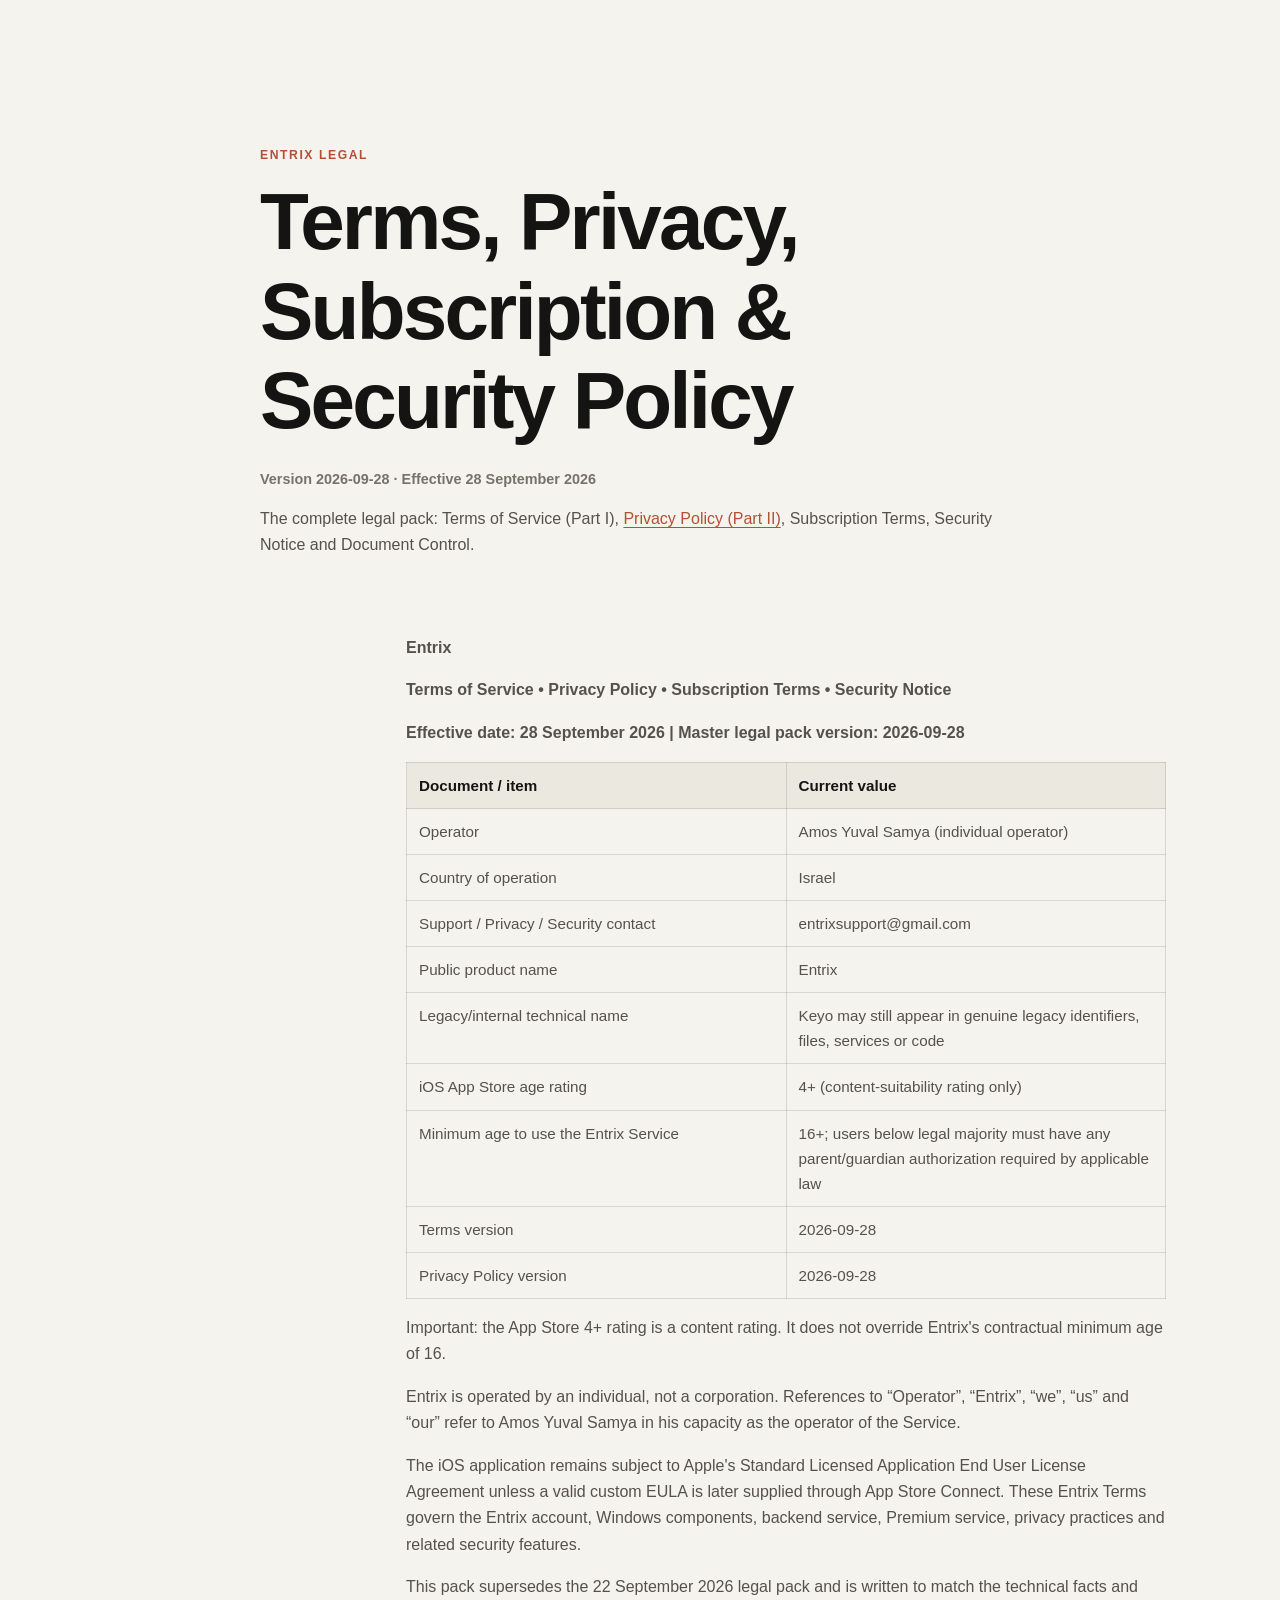
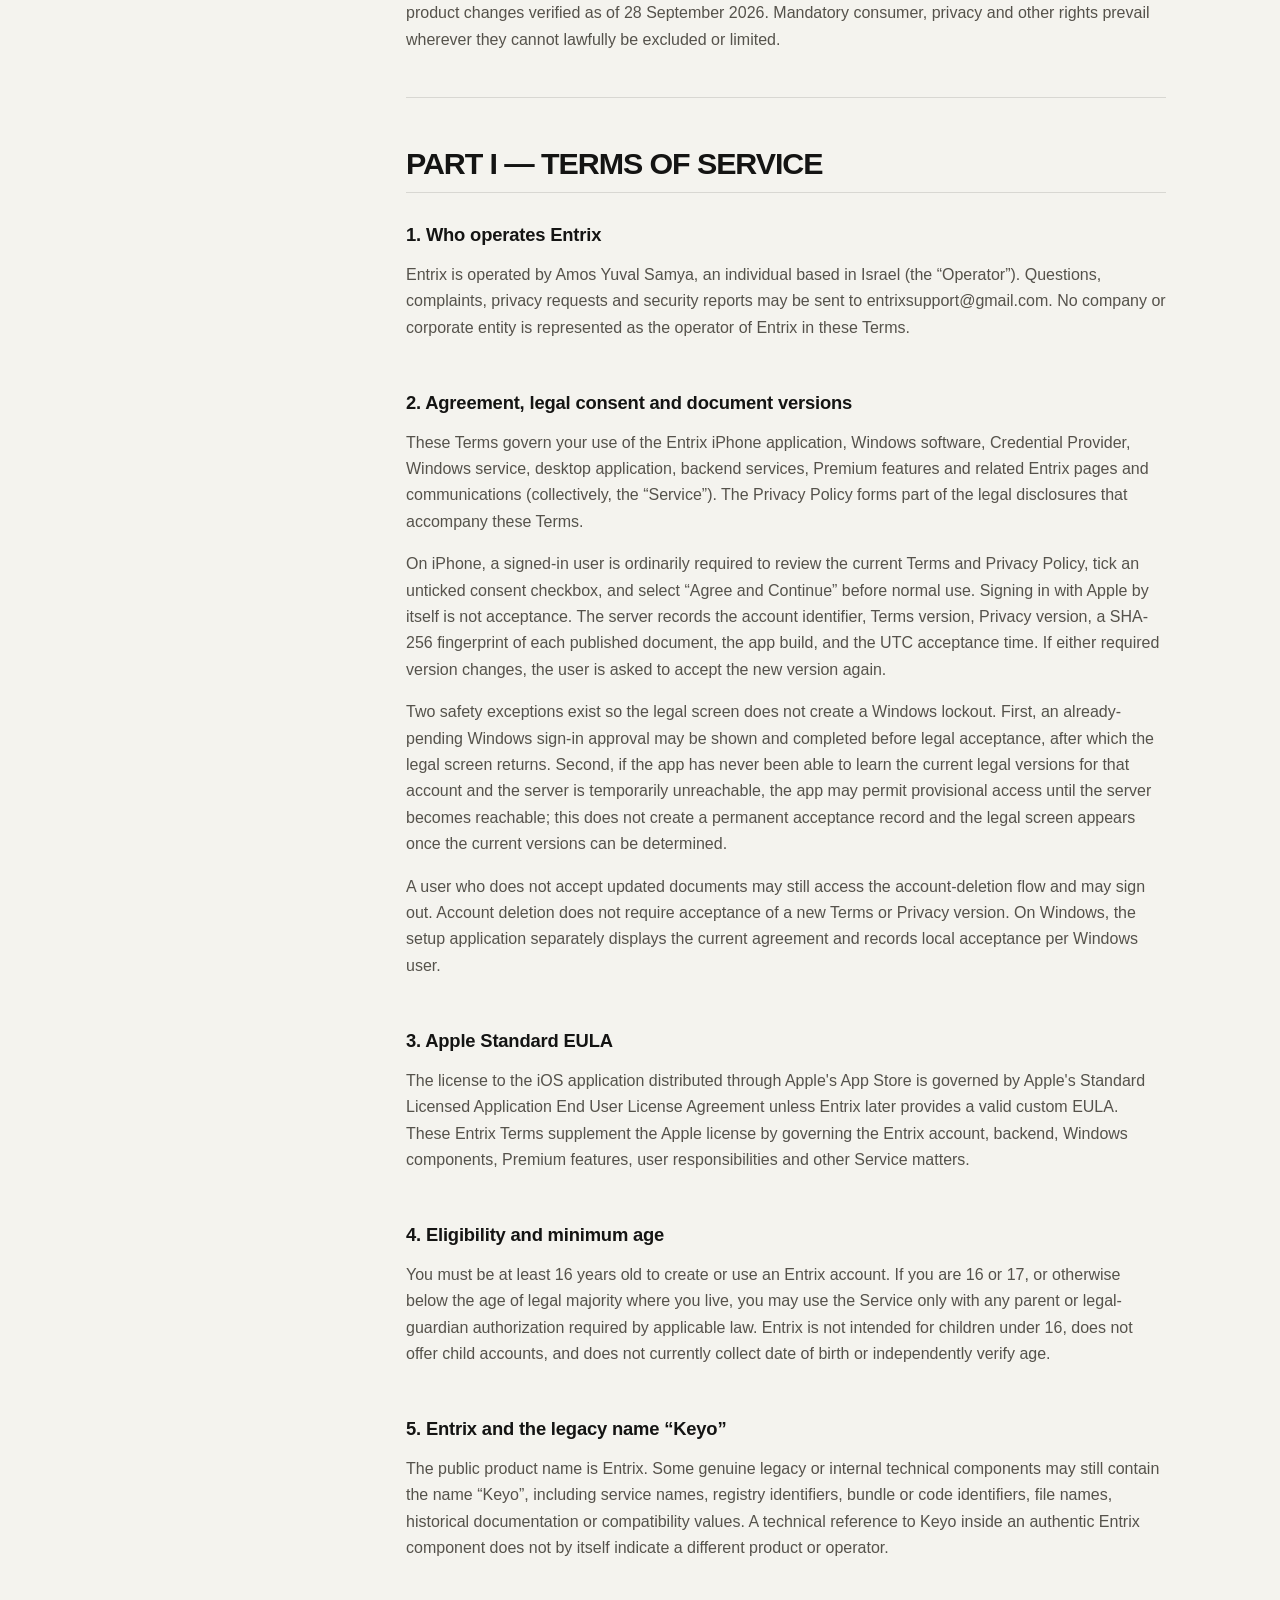
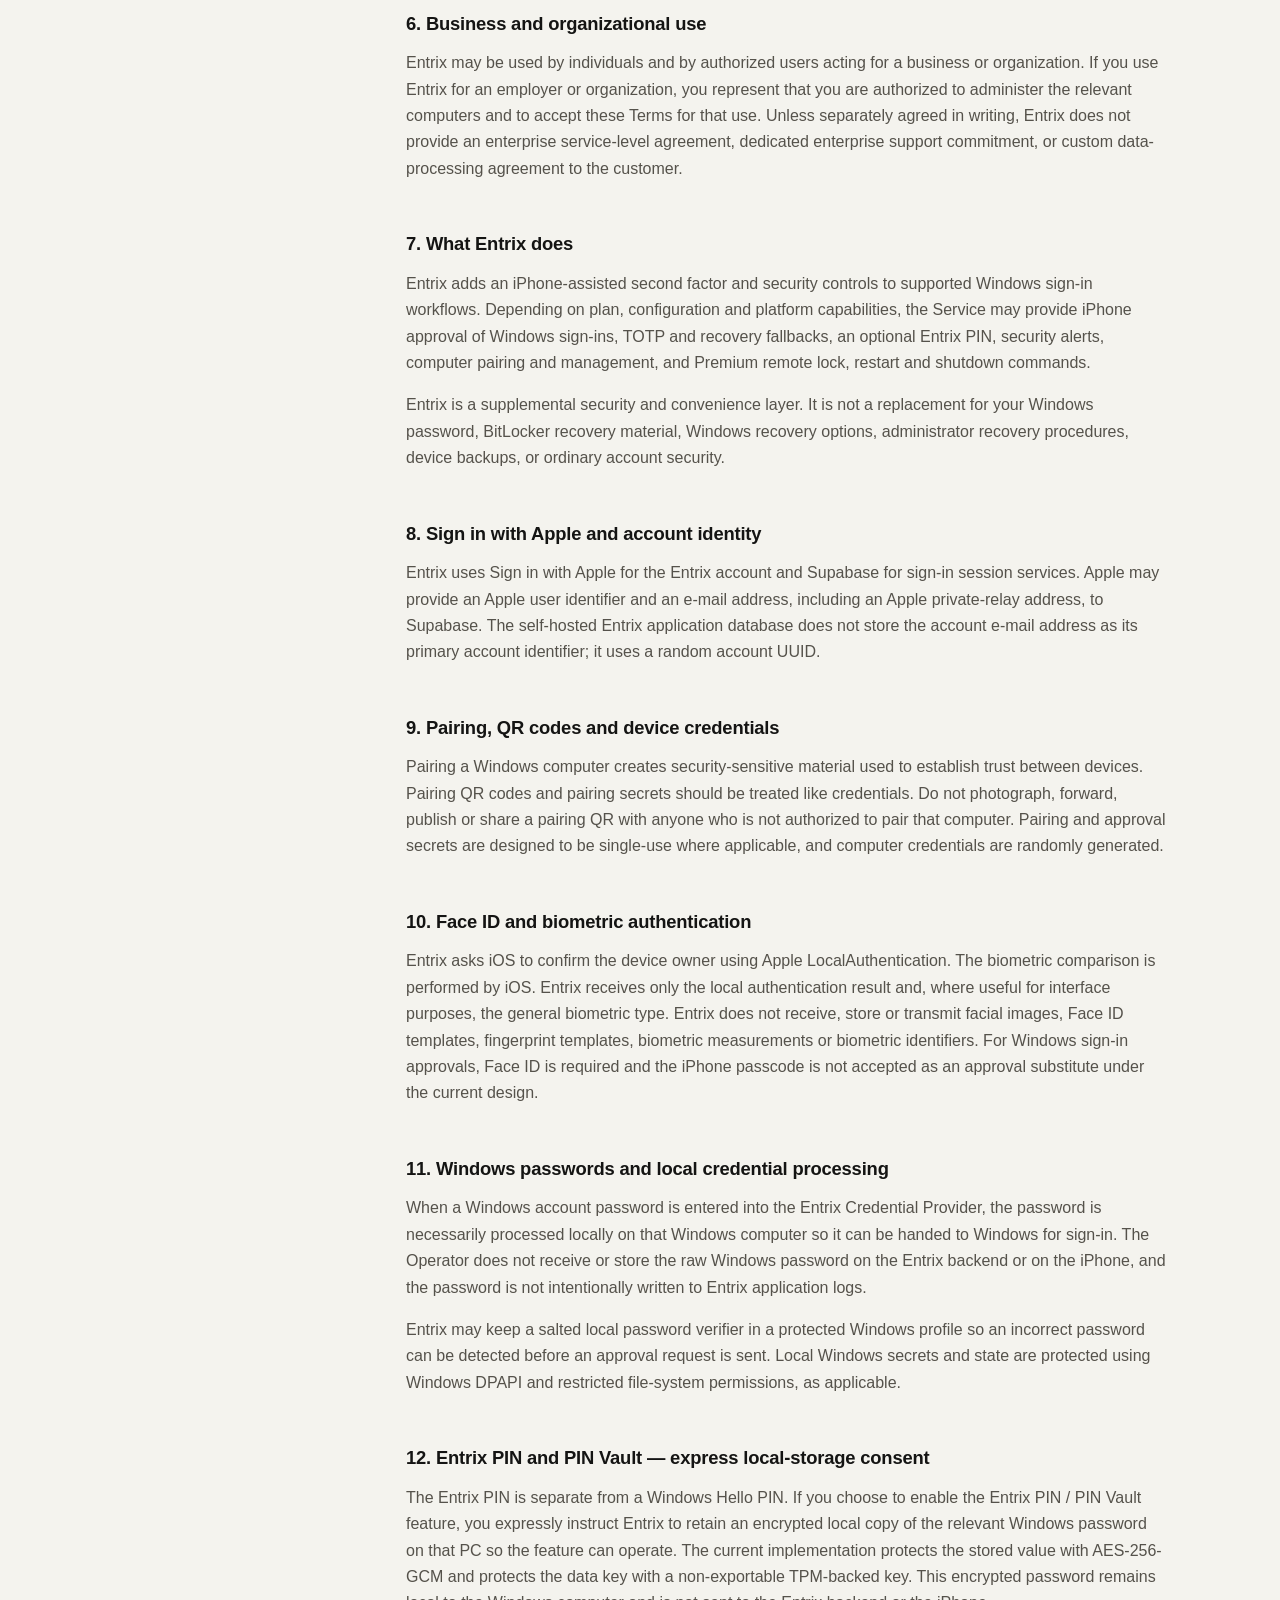
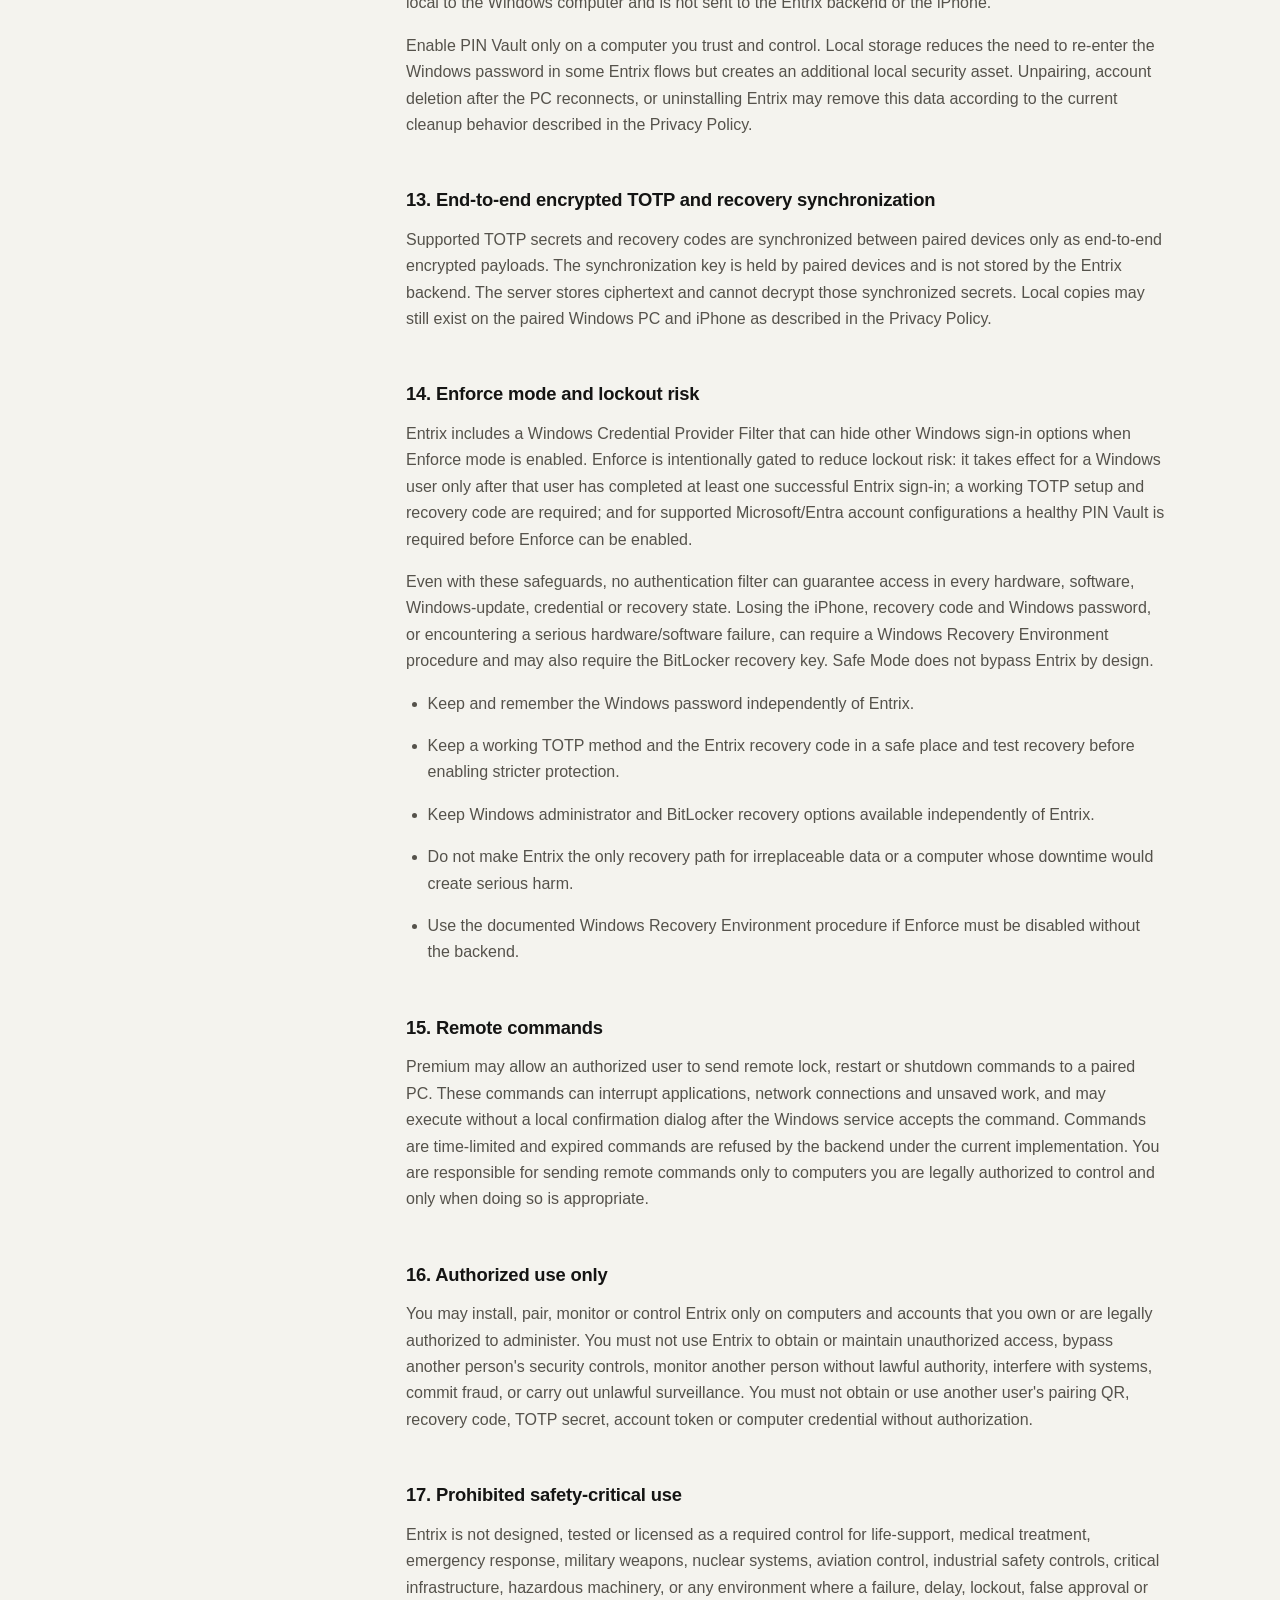
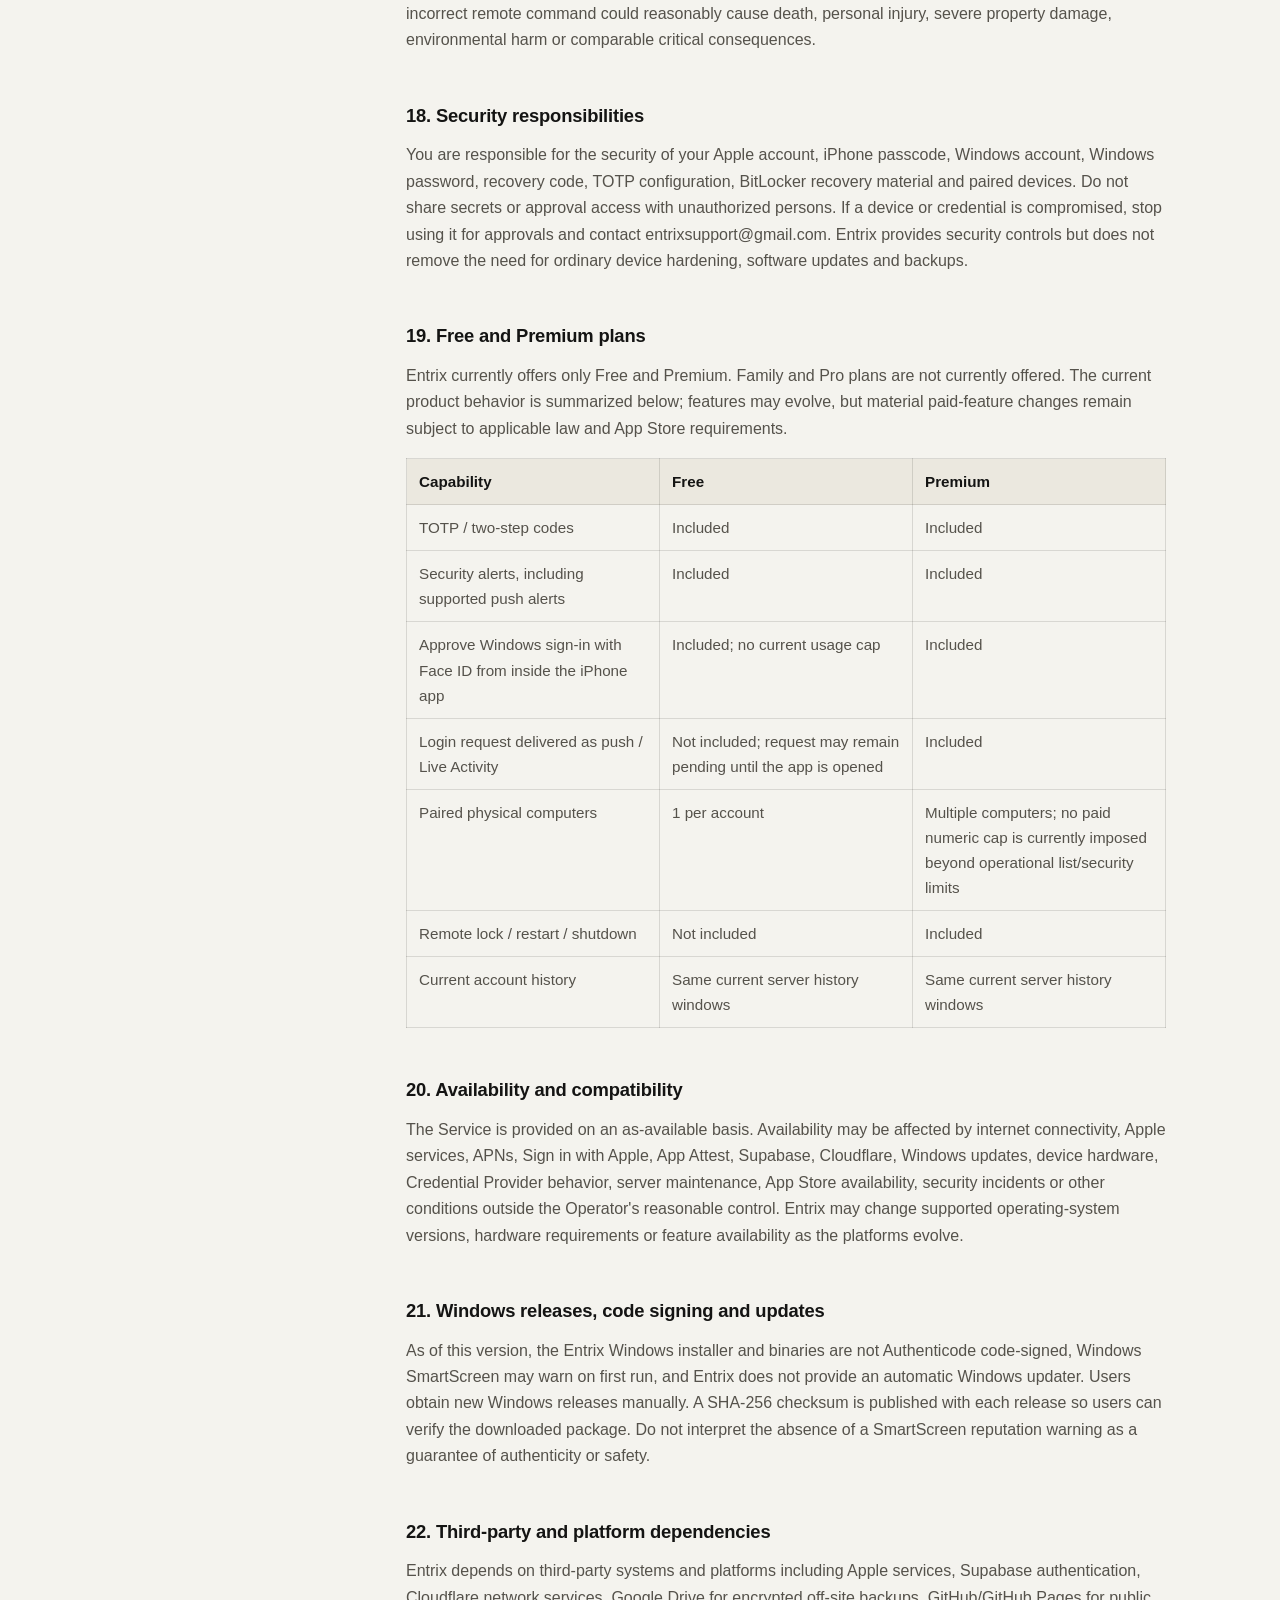
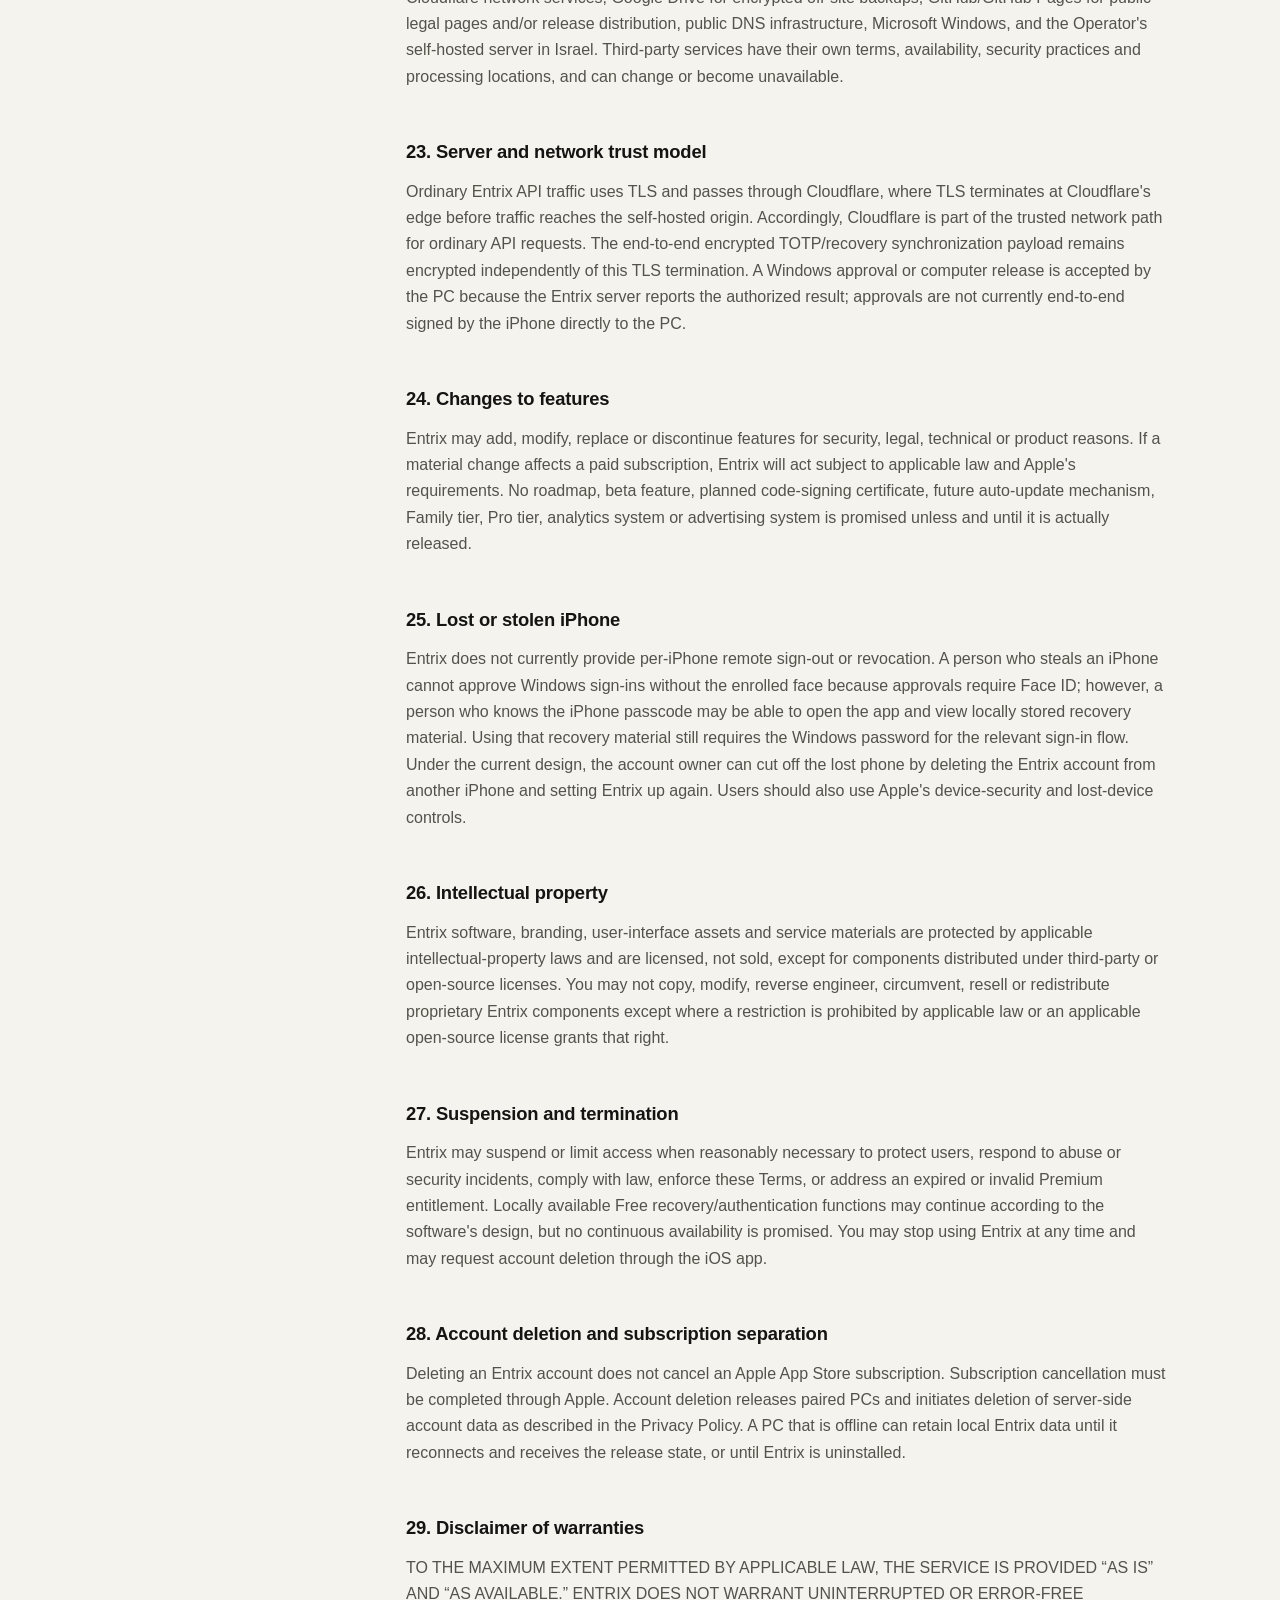
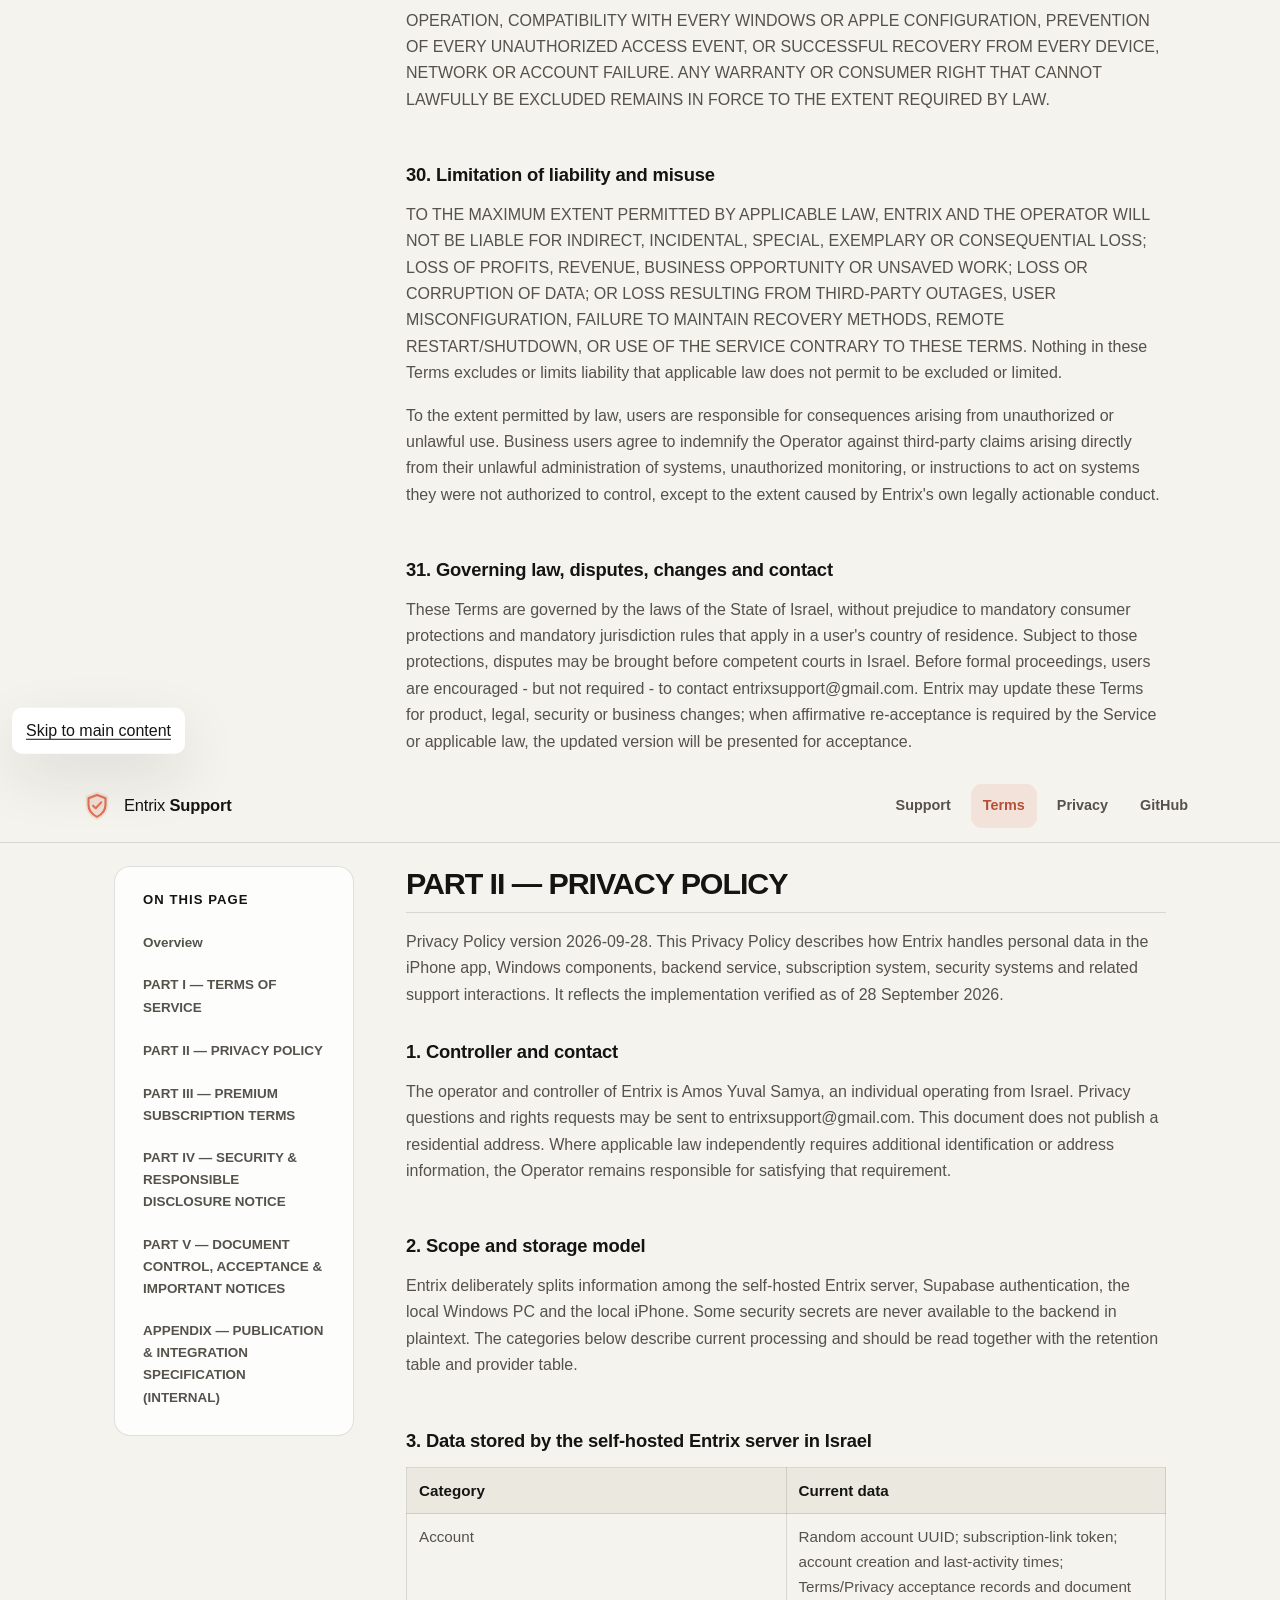
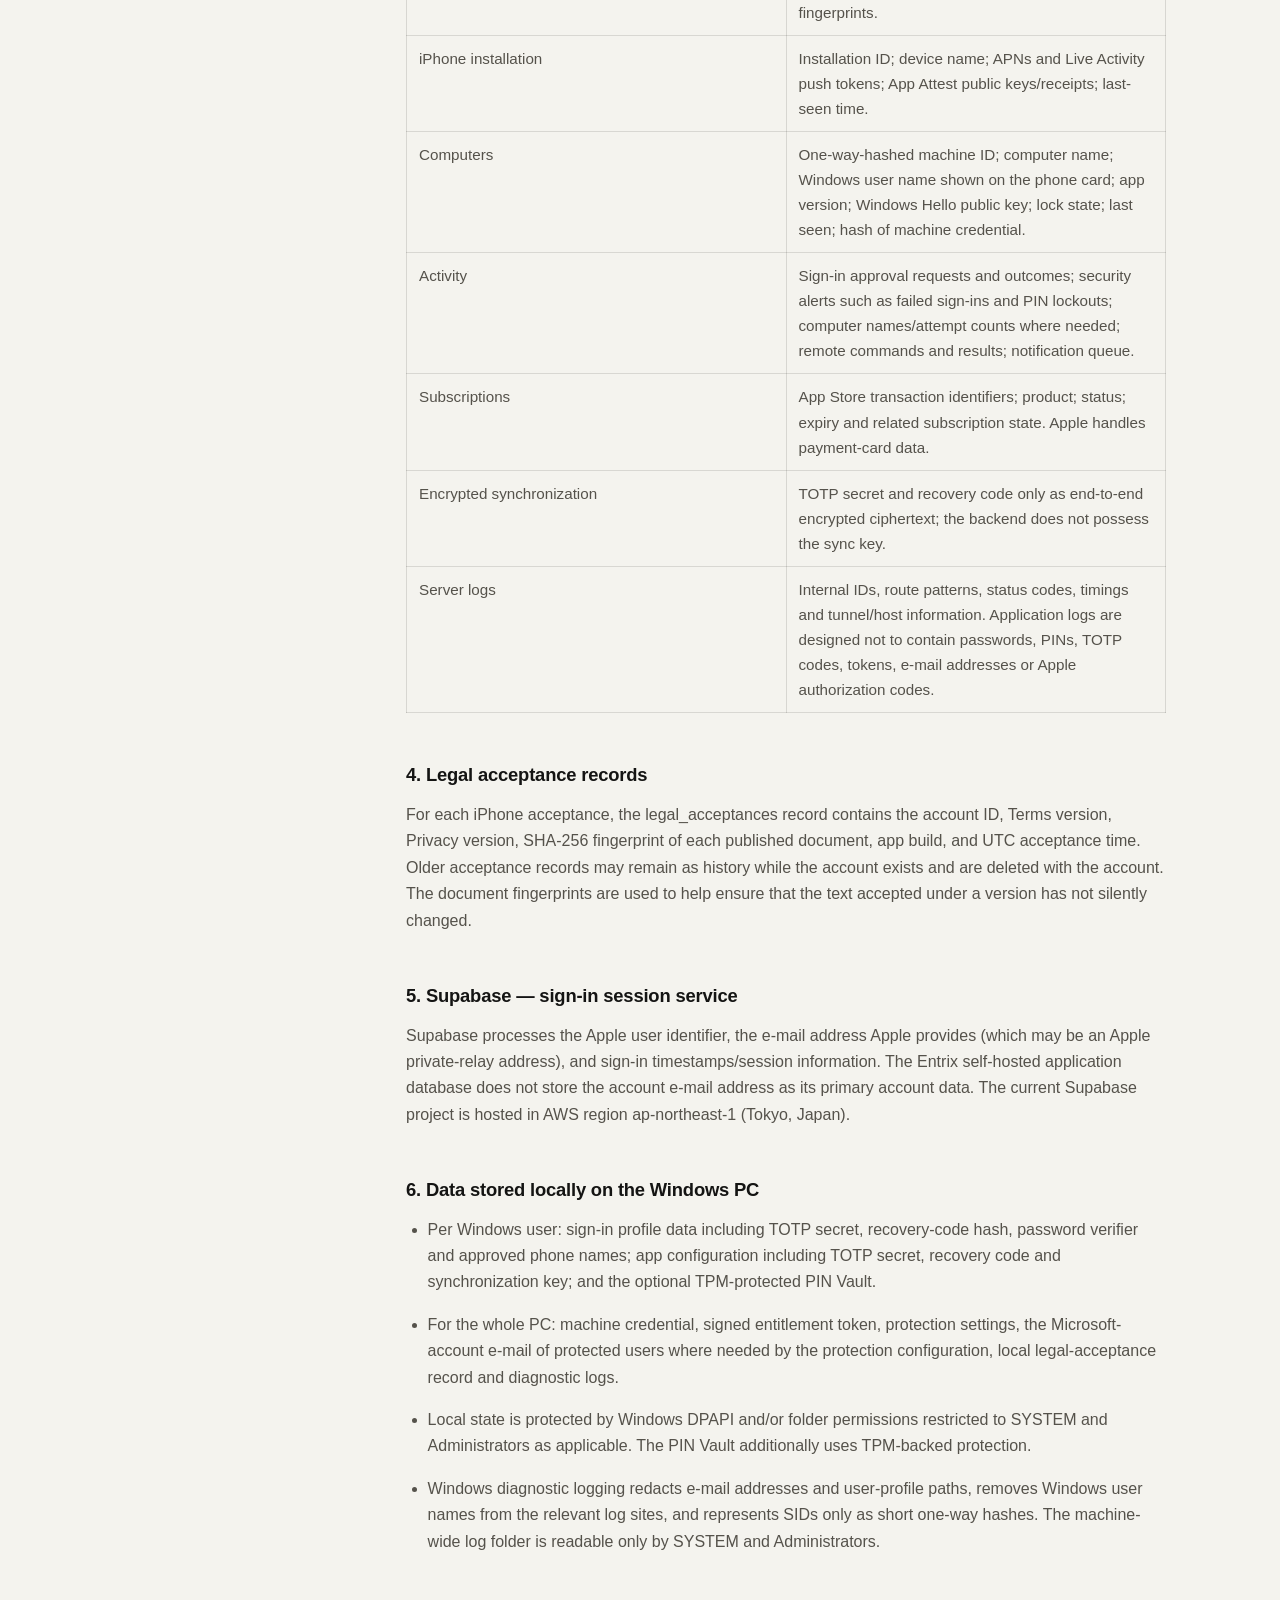
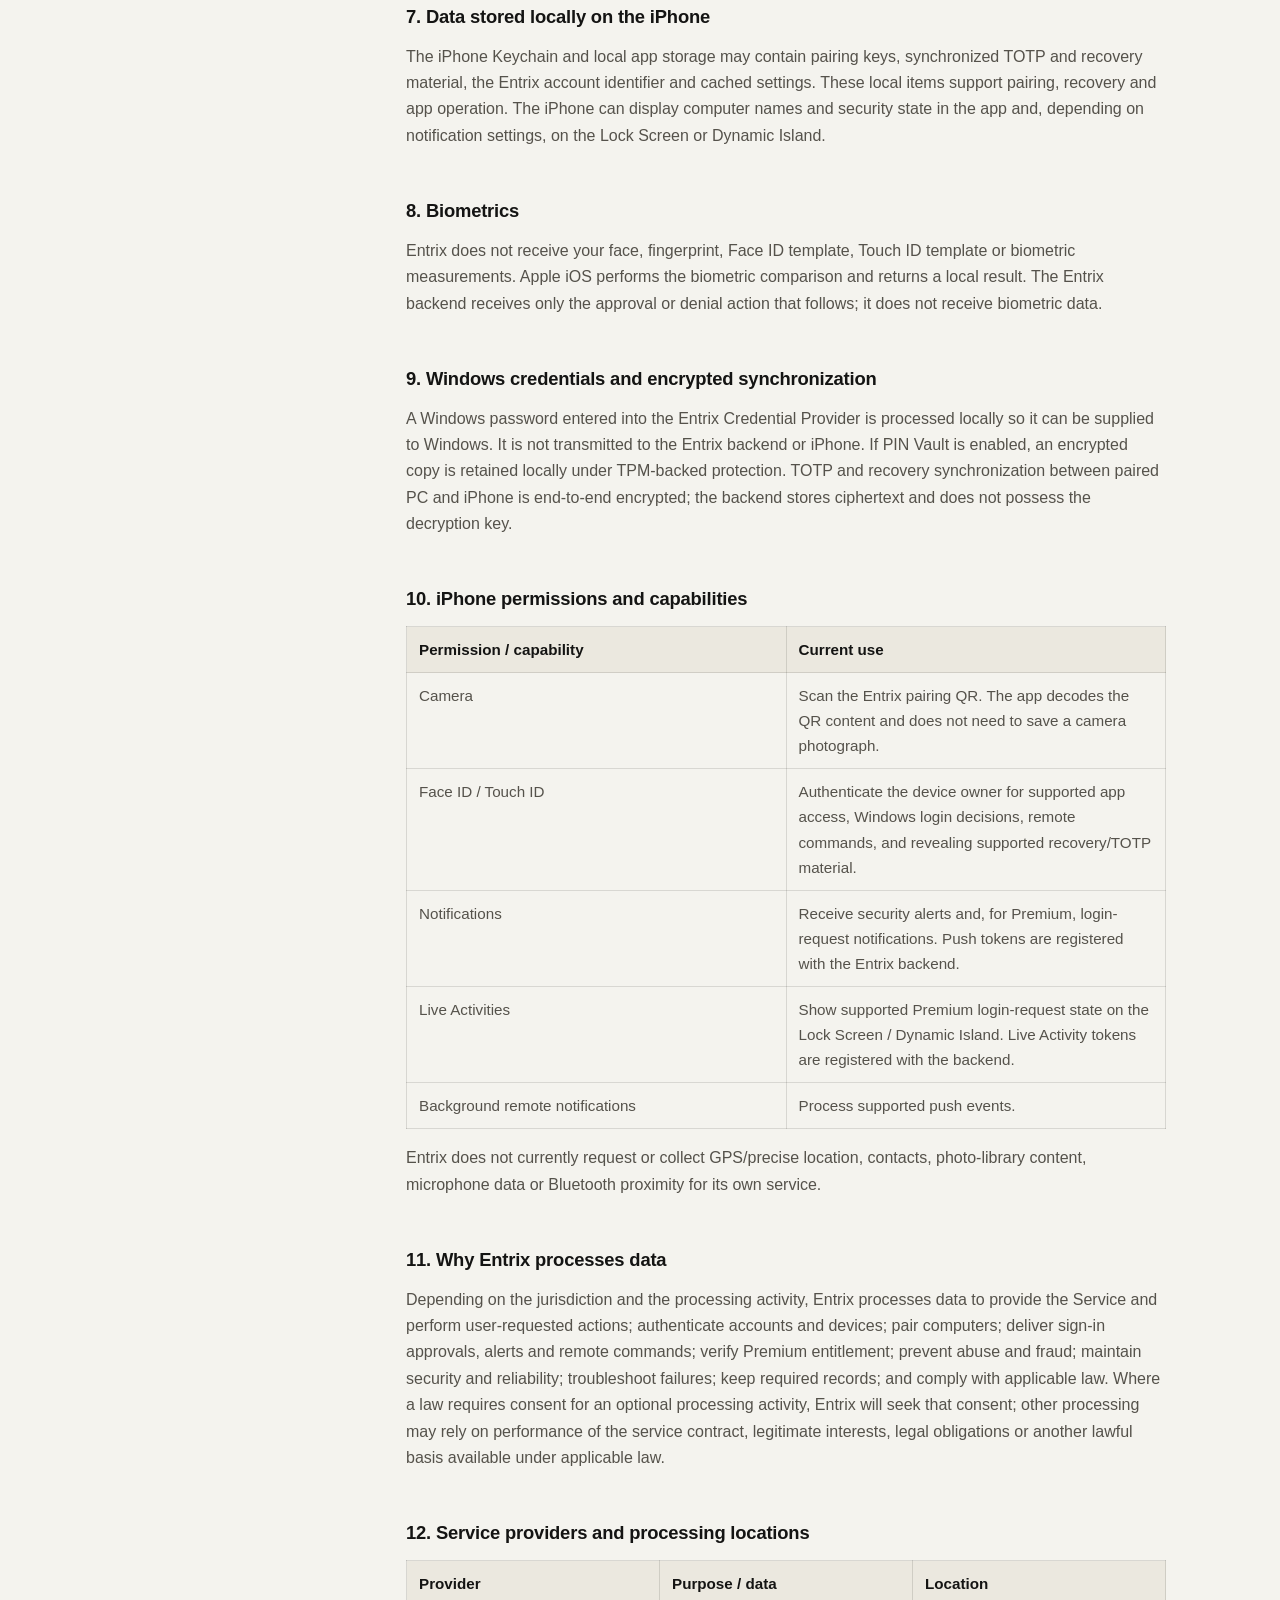
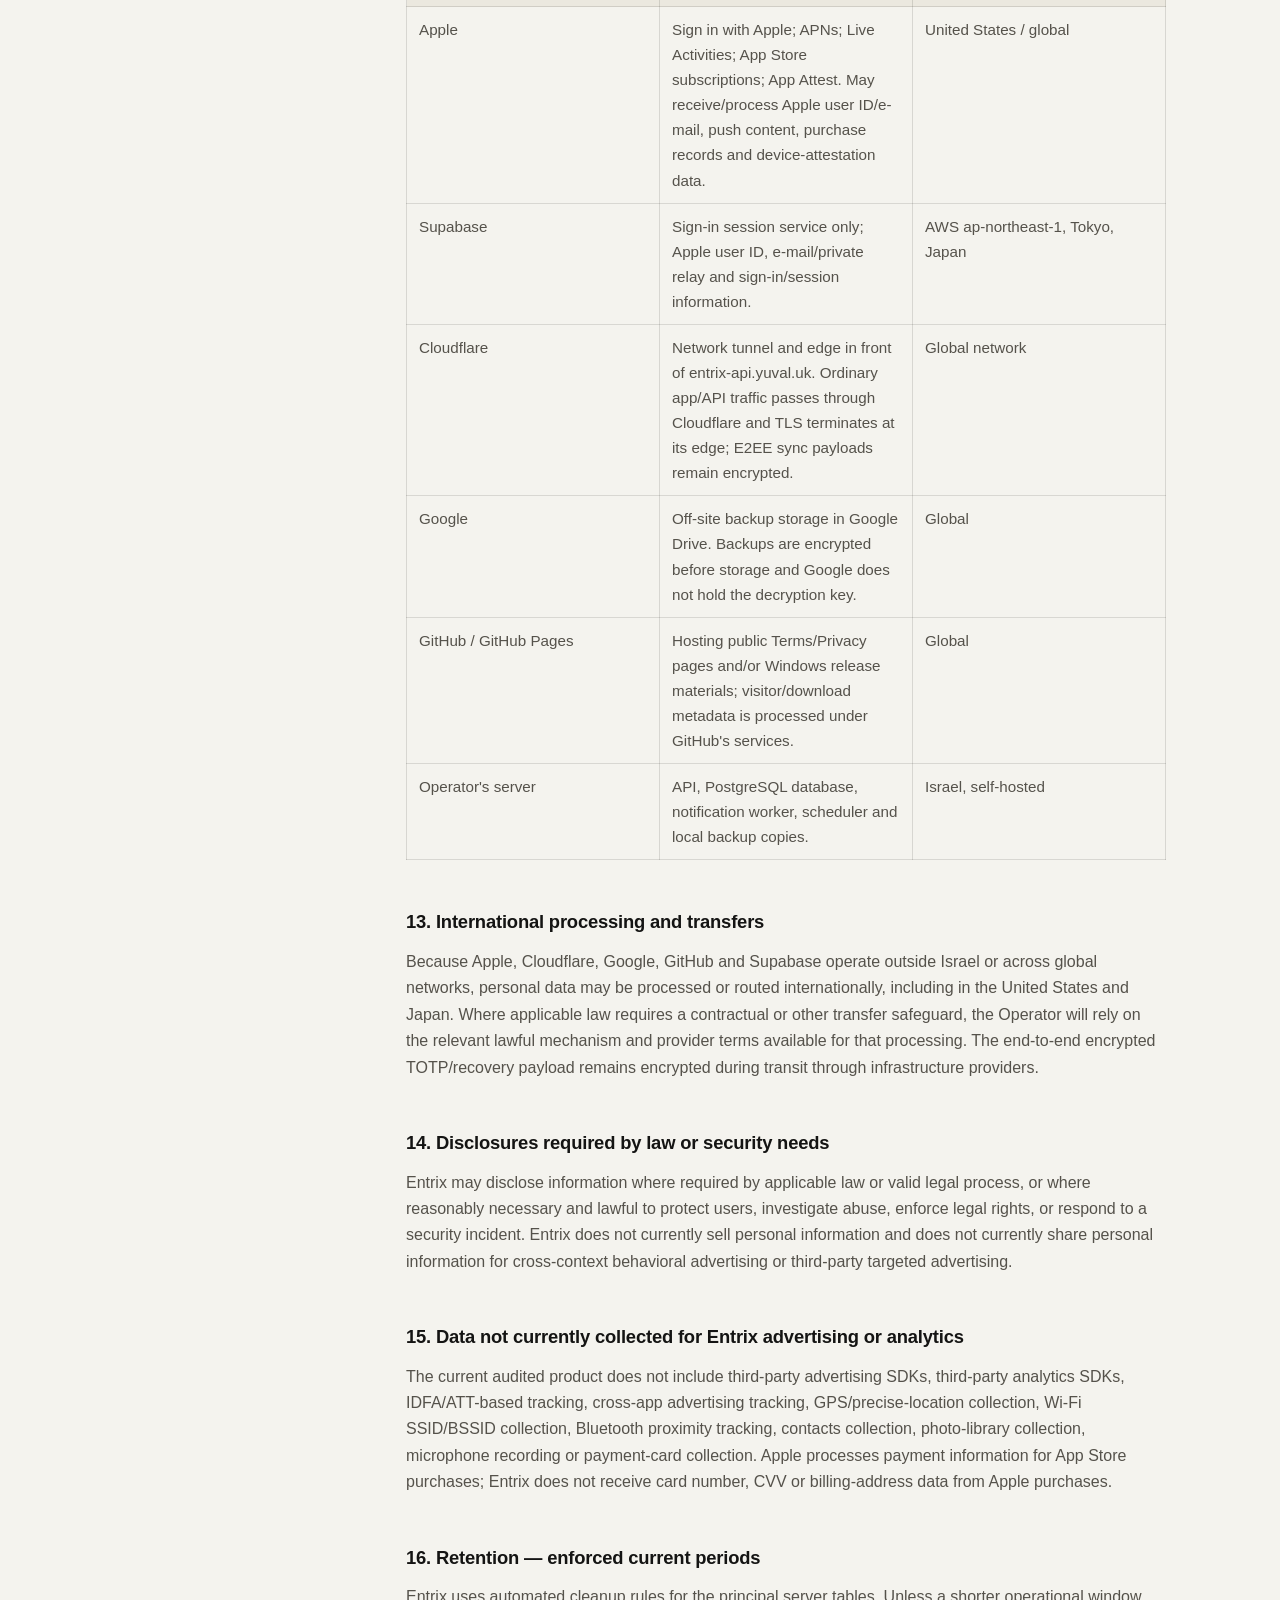
==== commit ced9ce2f: "Publish the complete 2026-09-28 legal pack on one page legal-2026-09-28.html is the whole ENTRIX_Leg" ====
--- a/privacy.html
+++ b/privacy.html
@@ -4,14 +4,14 @@
   <meta charset="utf-8">
   <meta name="viewport" content="width=device-width, initial-scale=1">
   <title>Privacy Policy — Entrix</title>
-  <meta http-equiv="refresh" content="0; url=privacy-2026-09-28.html">
-  <link rel="canonical" href="privacy-2026-09-28.html">
+  <meta http-equiv="refresh" content="0; url=legal-2026-09-28.html#part-ii-privacy-policy">
+  <link rel="canonical" href="legal-2026-09-28.html#part-ii-privacy-policy">
   <link rel="stylesheet" href="styles.css">
 </head>
 <body>
   <main class="container legal-hero">
     <h1>Privacy Policy</h1>
-    <p>The current Privacy Policy is version 2026-09-28: <a href="privacy-2026-09-28.html">open it here</a>.</p>
+    <p>The current Privacy Policy is version 2026-09-28: <a href="legal-2026-09-28.html#part-ii-privacy-policy">open it here</a>.</p>
   </main>
 </body>
 </html>
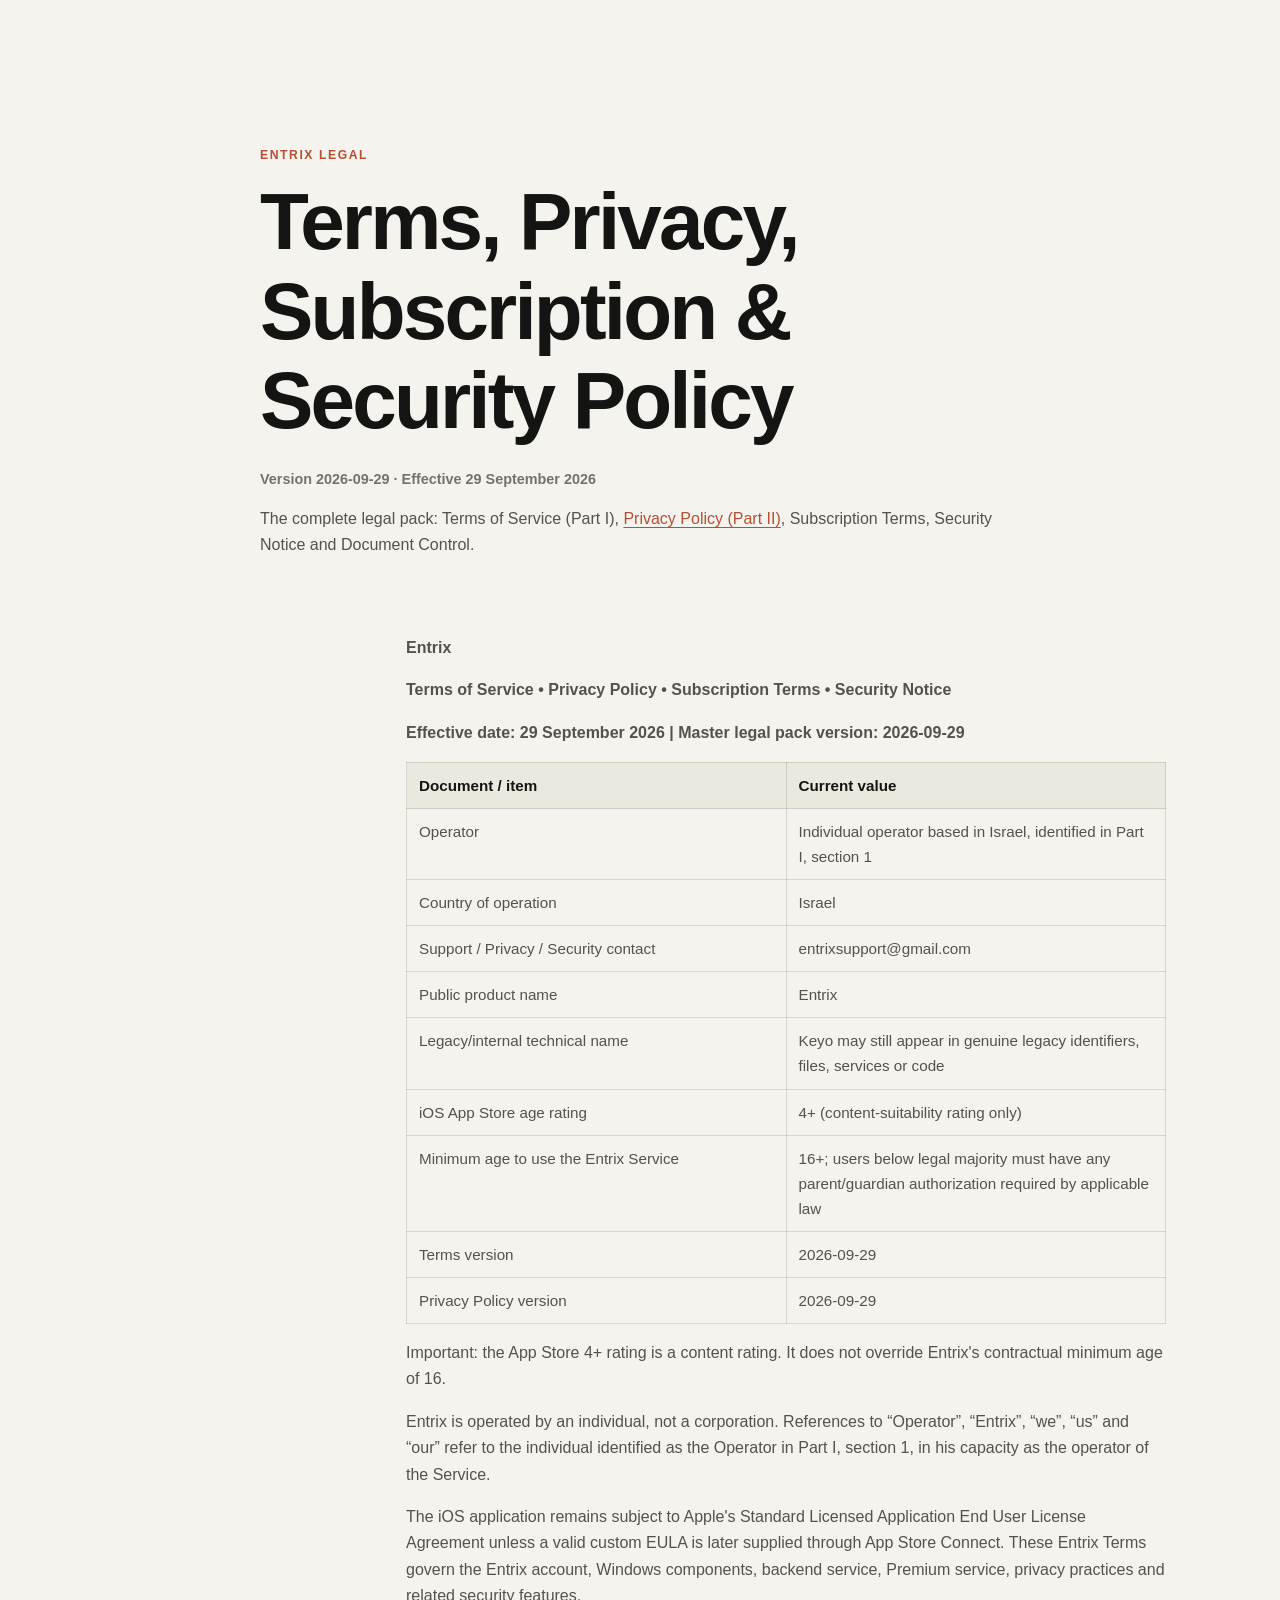
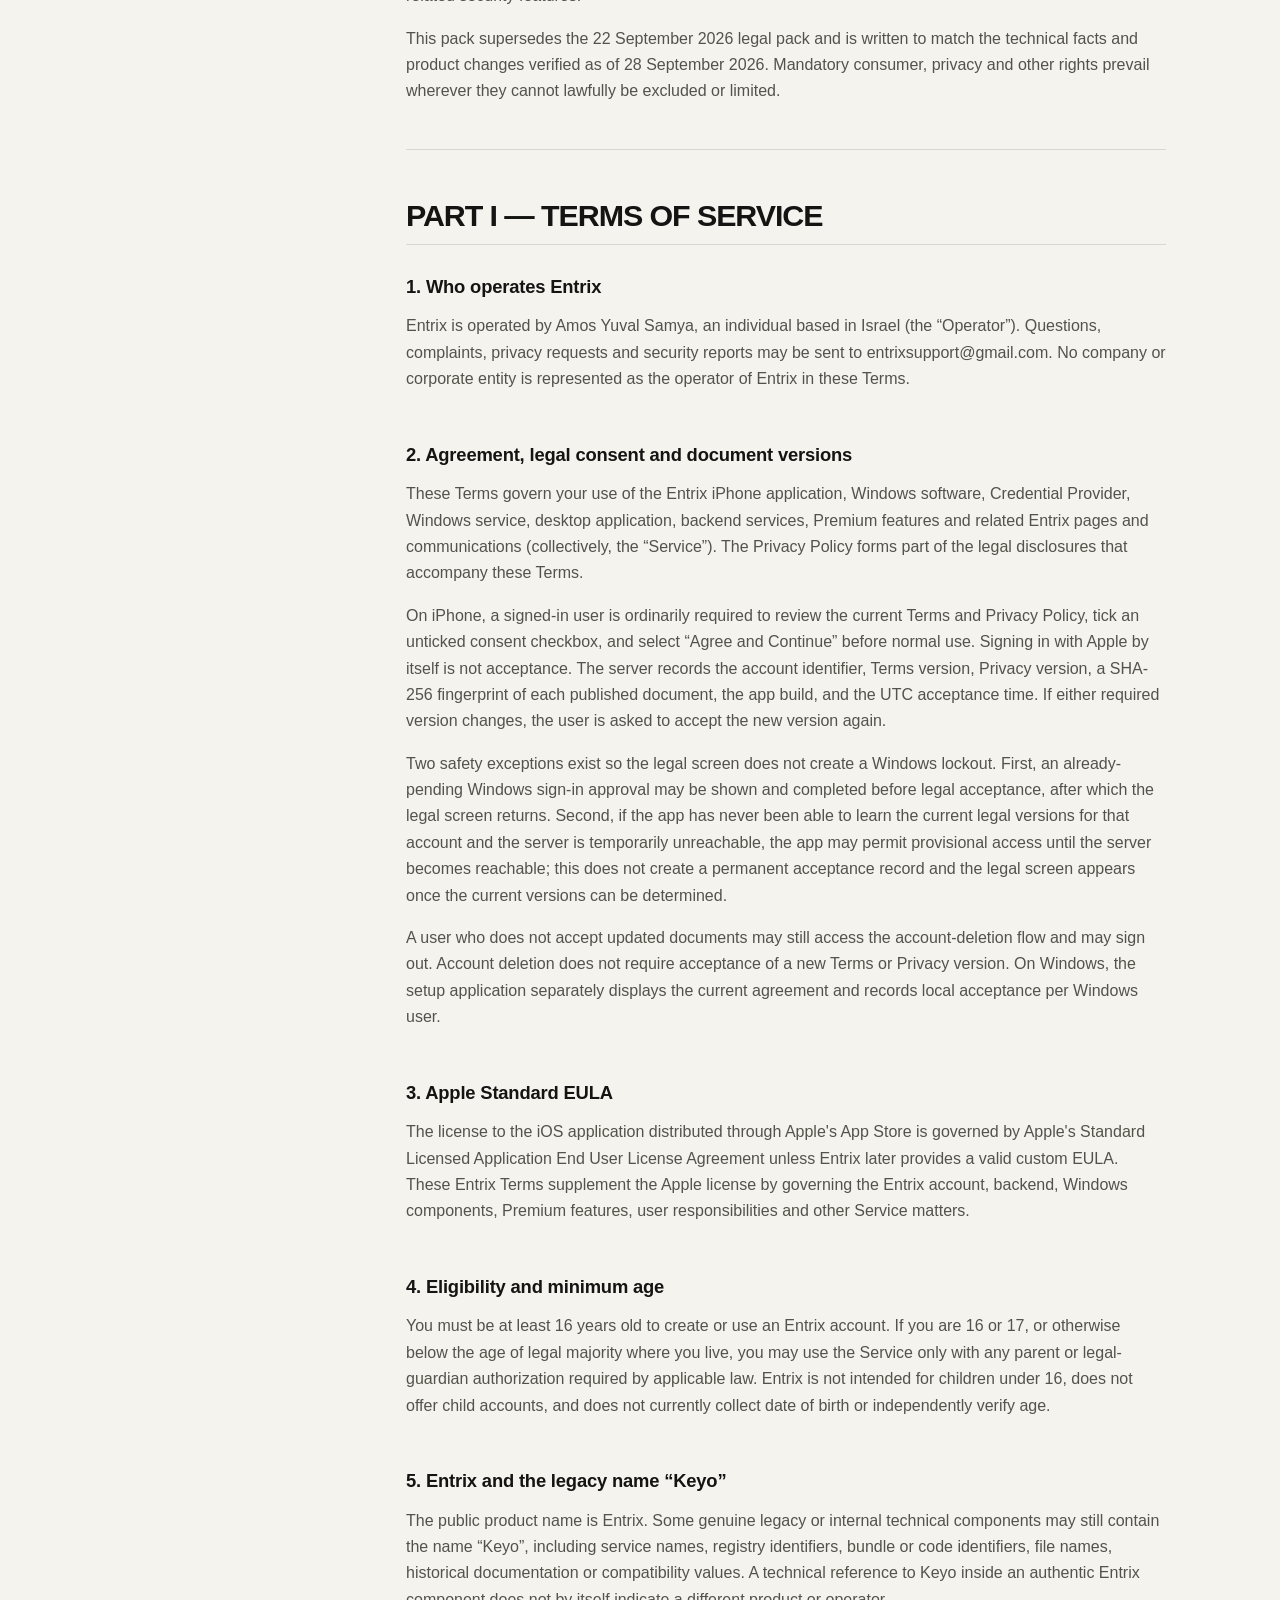
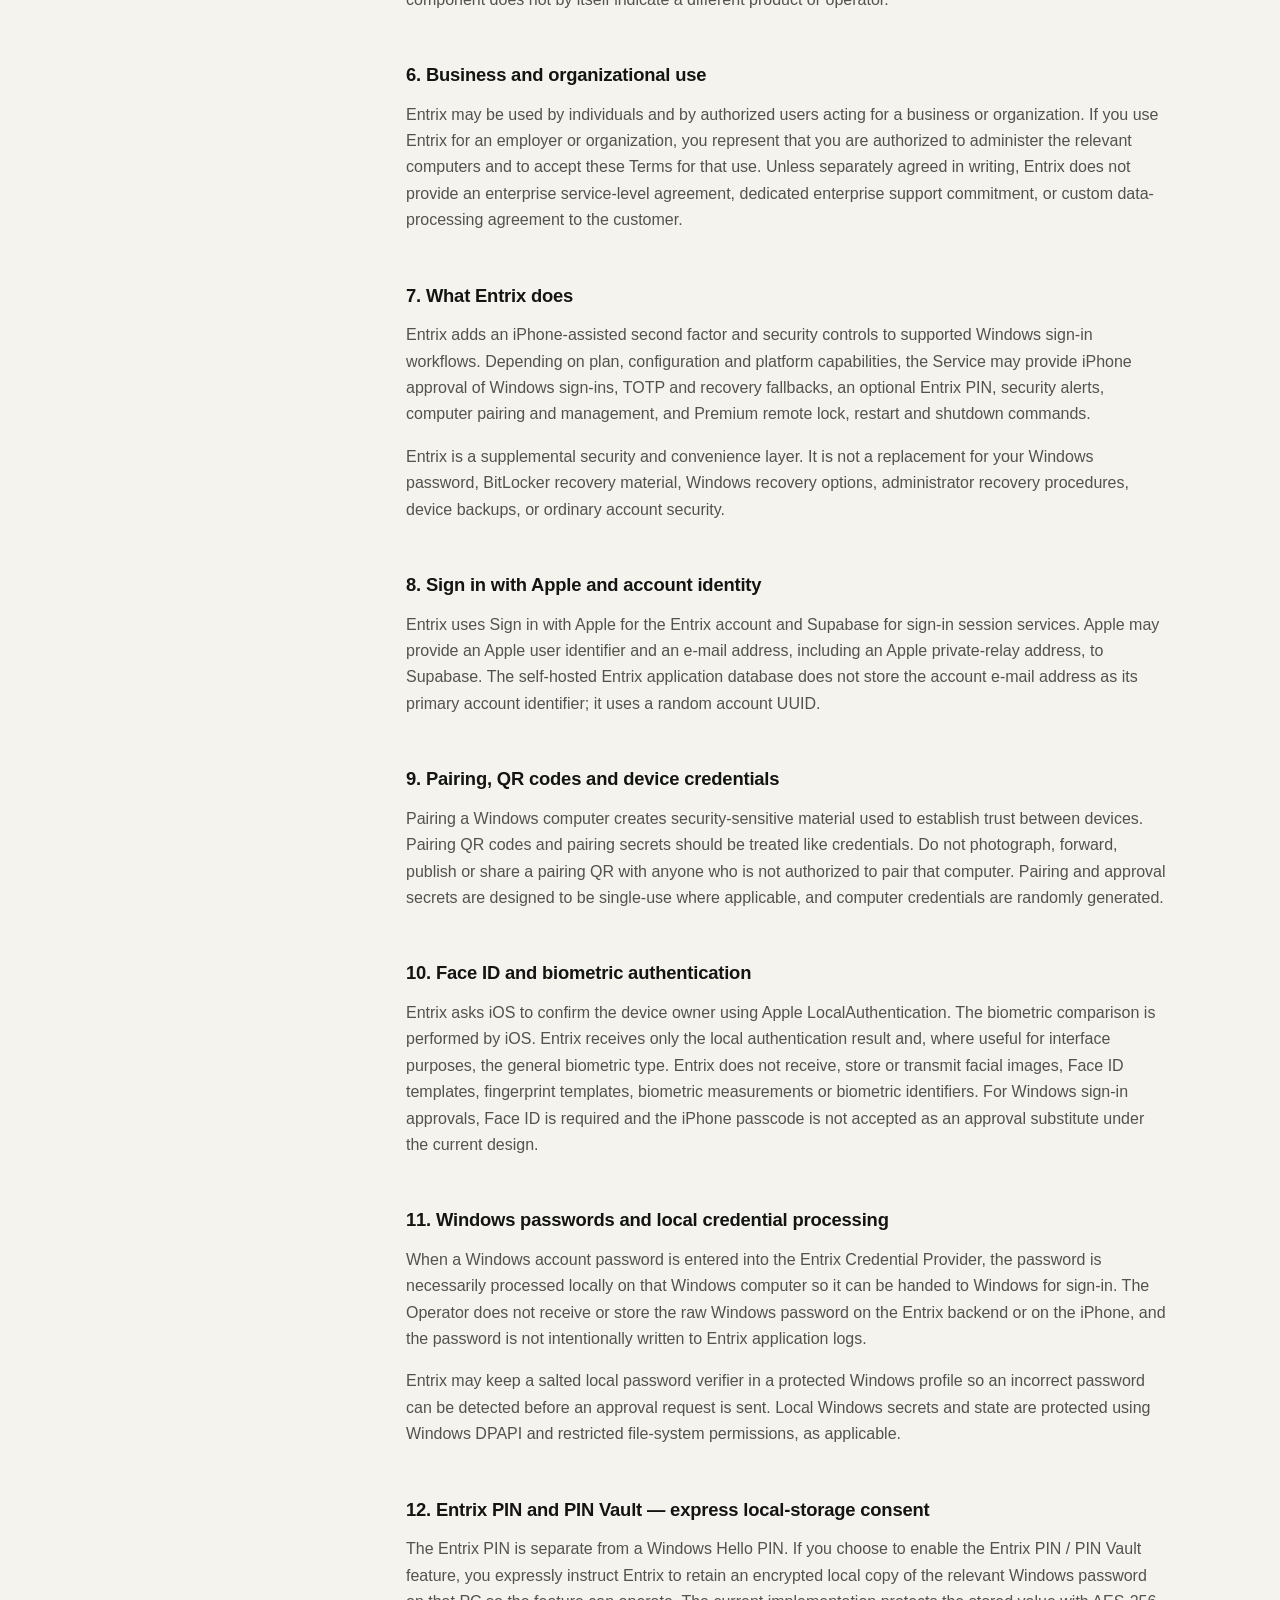
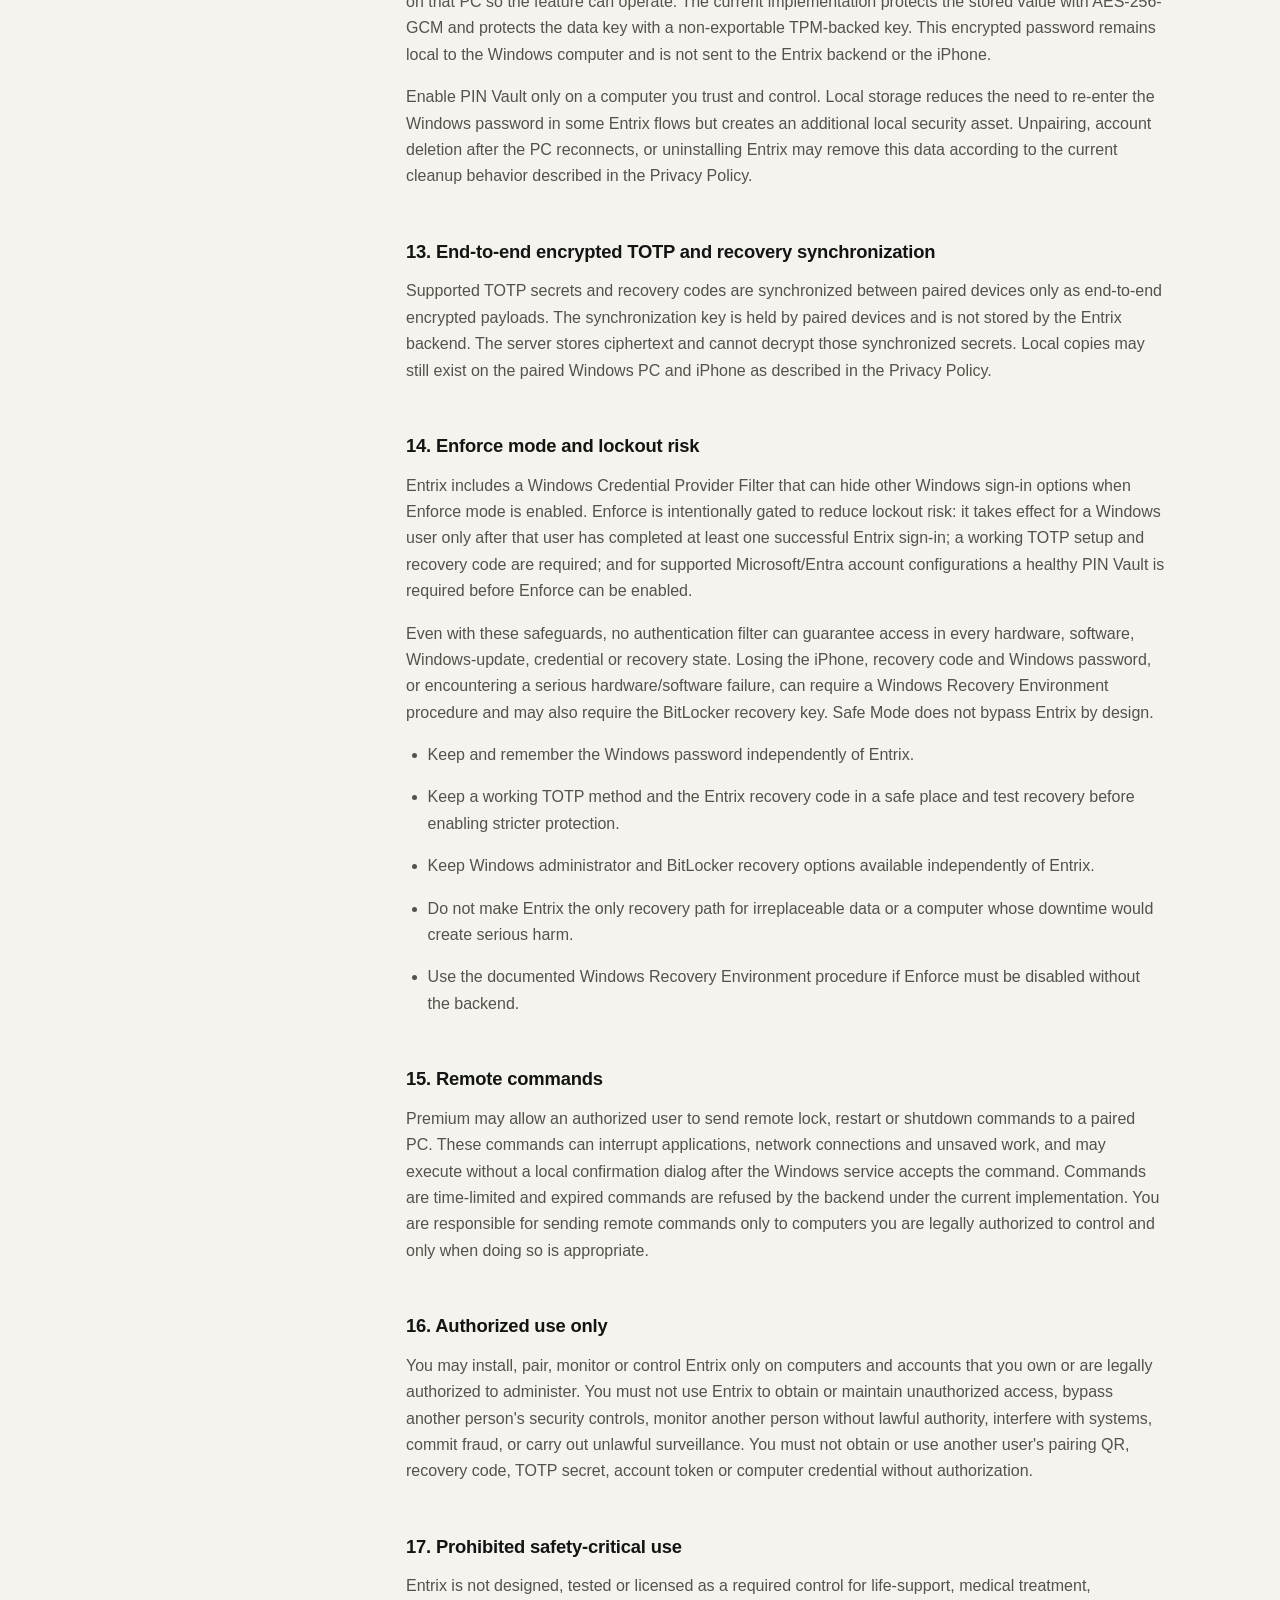
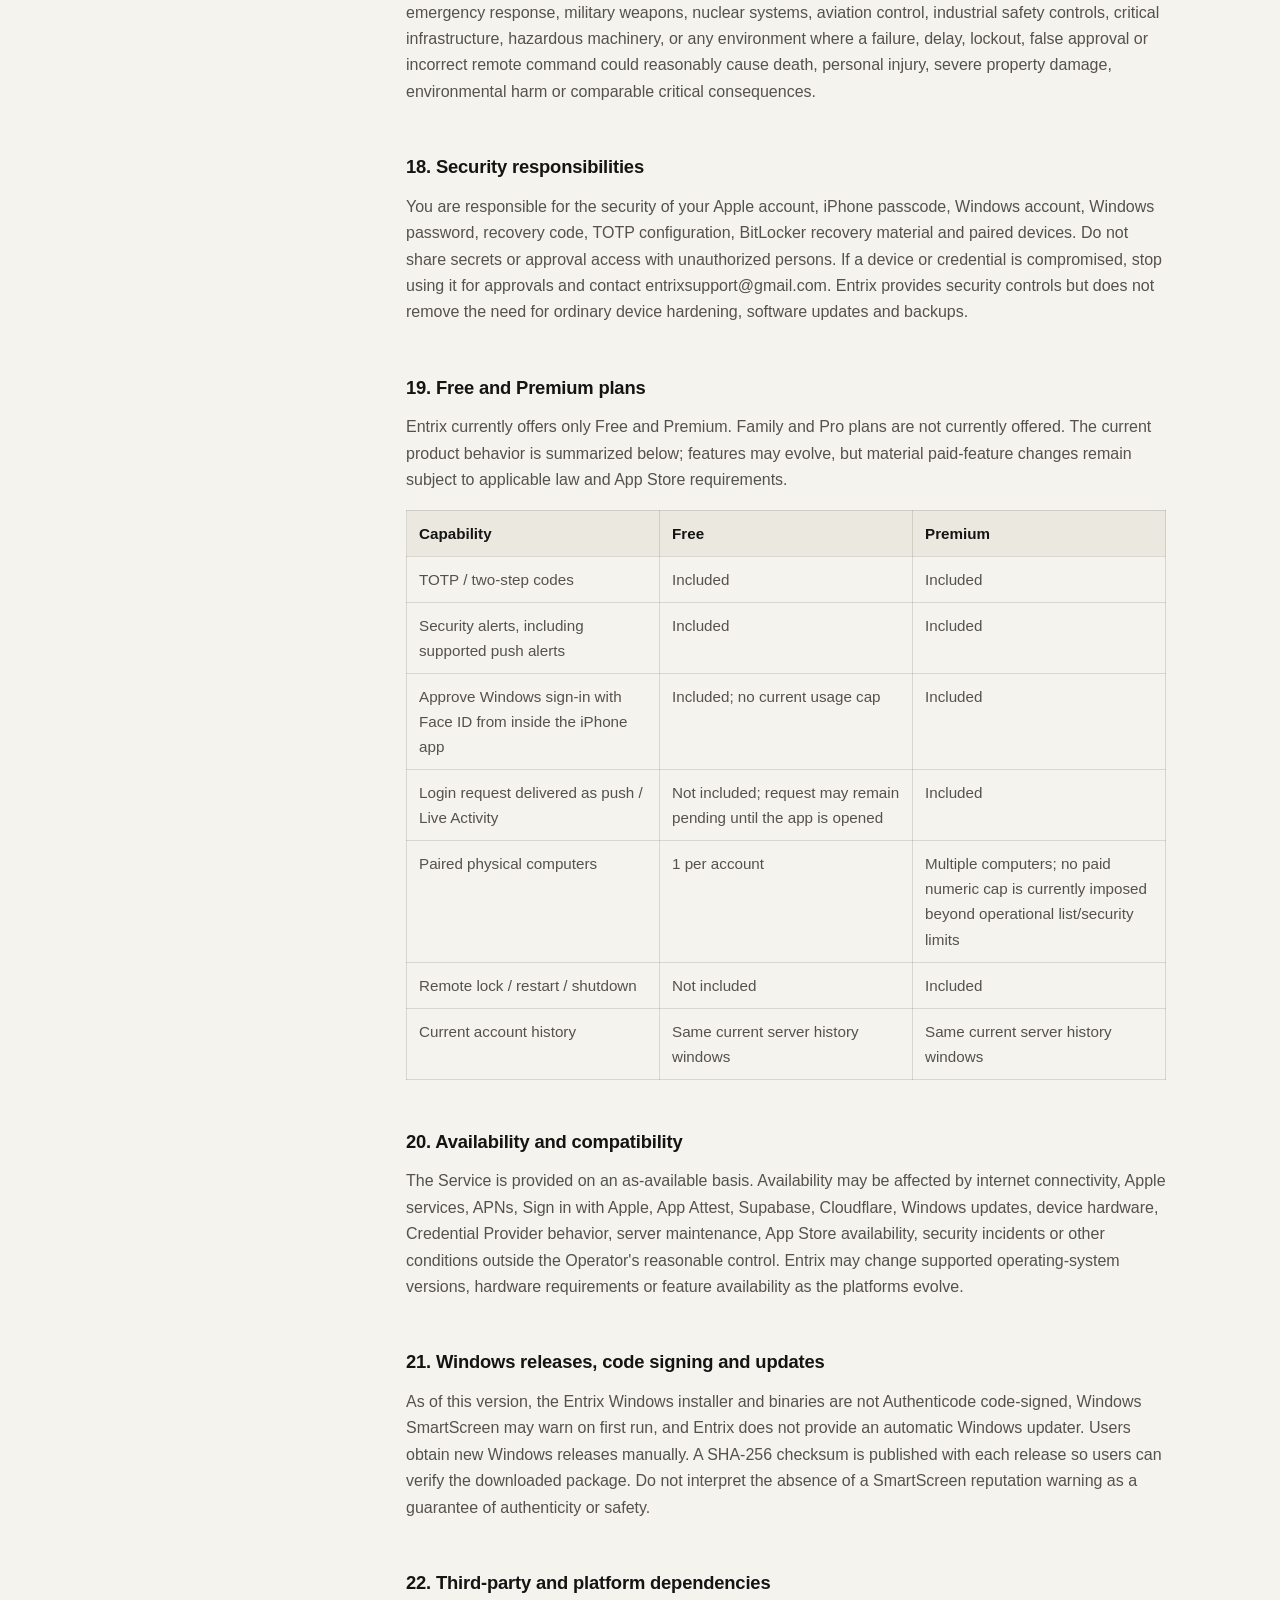
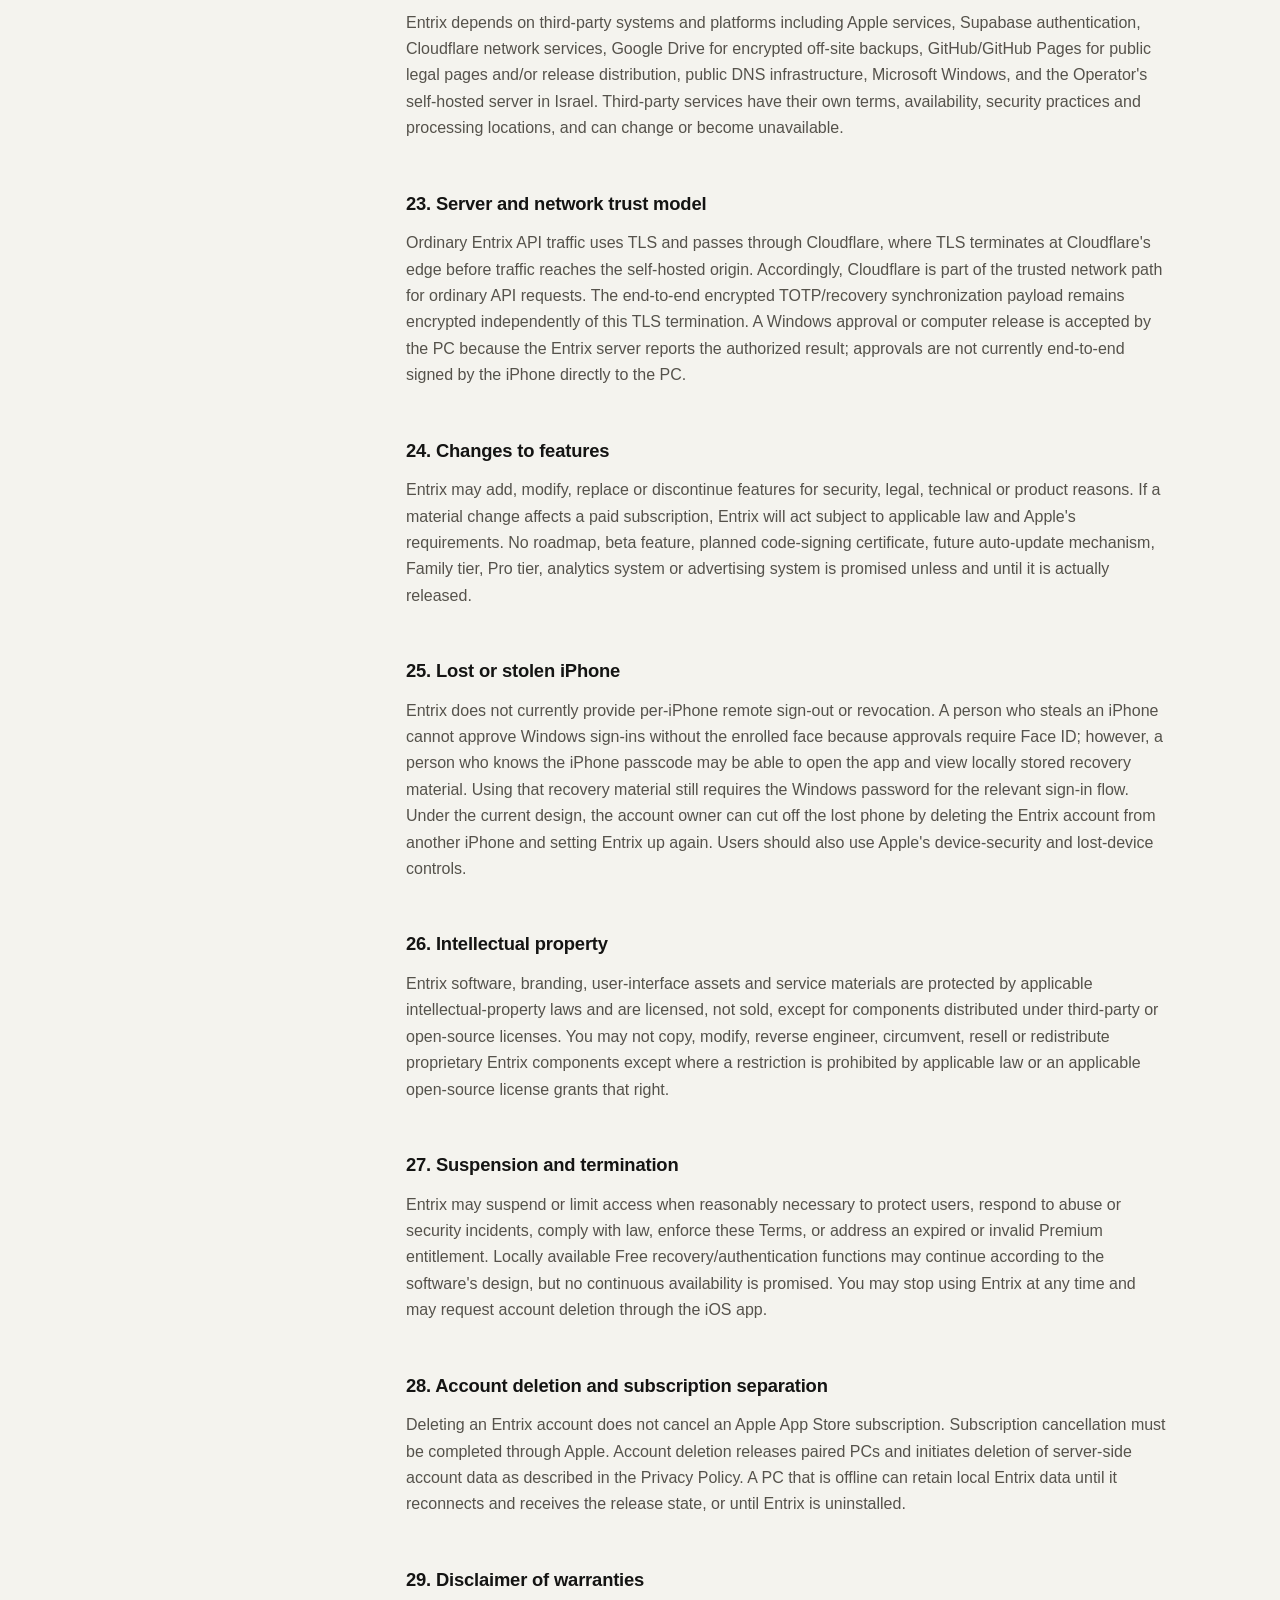
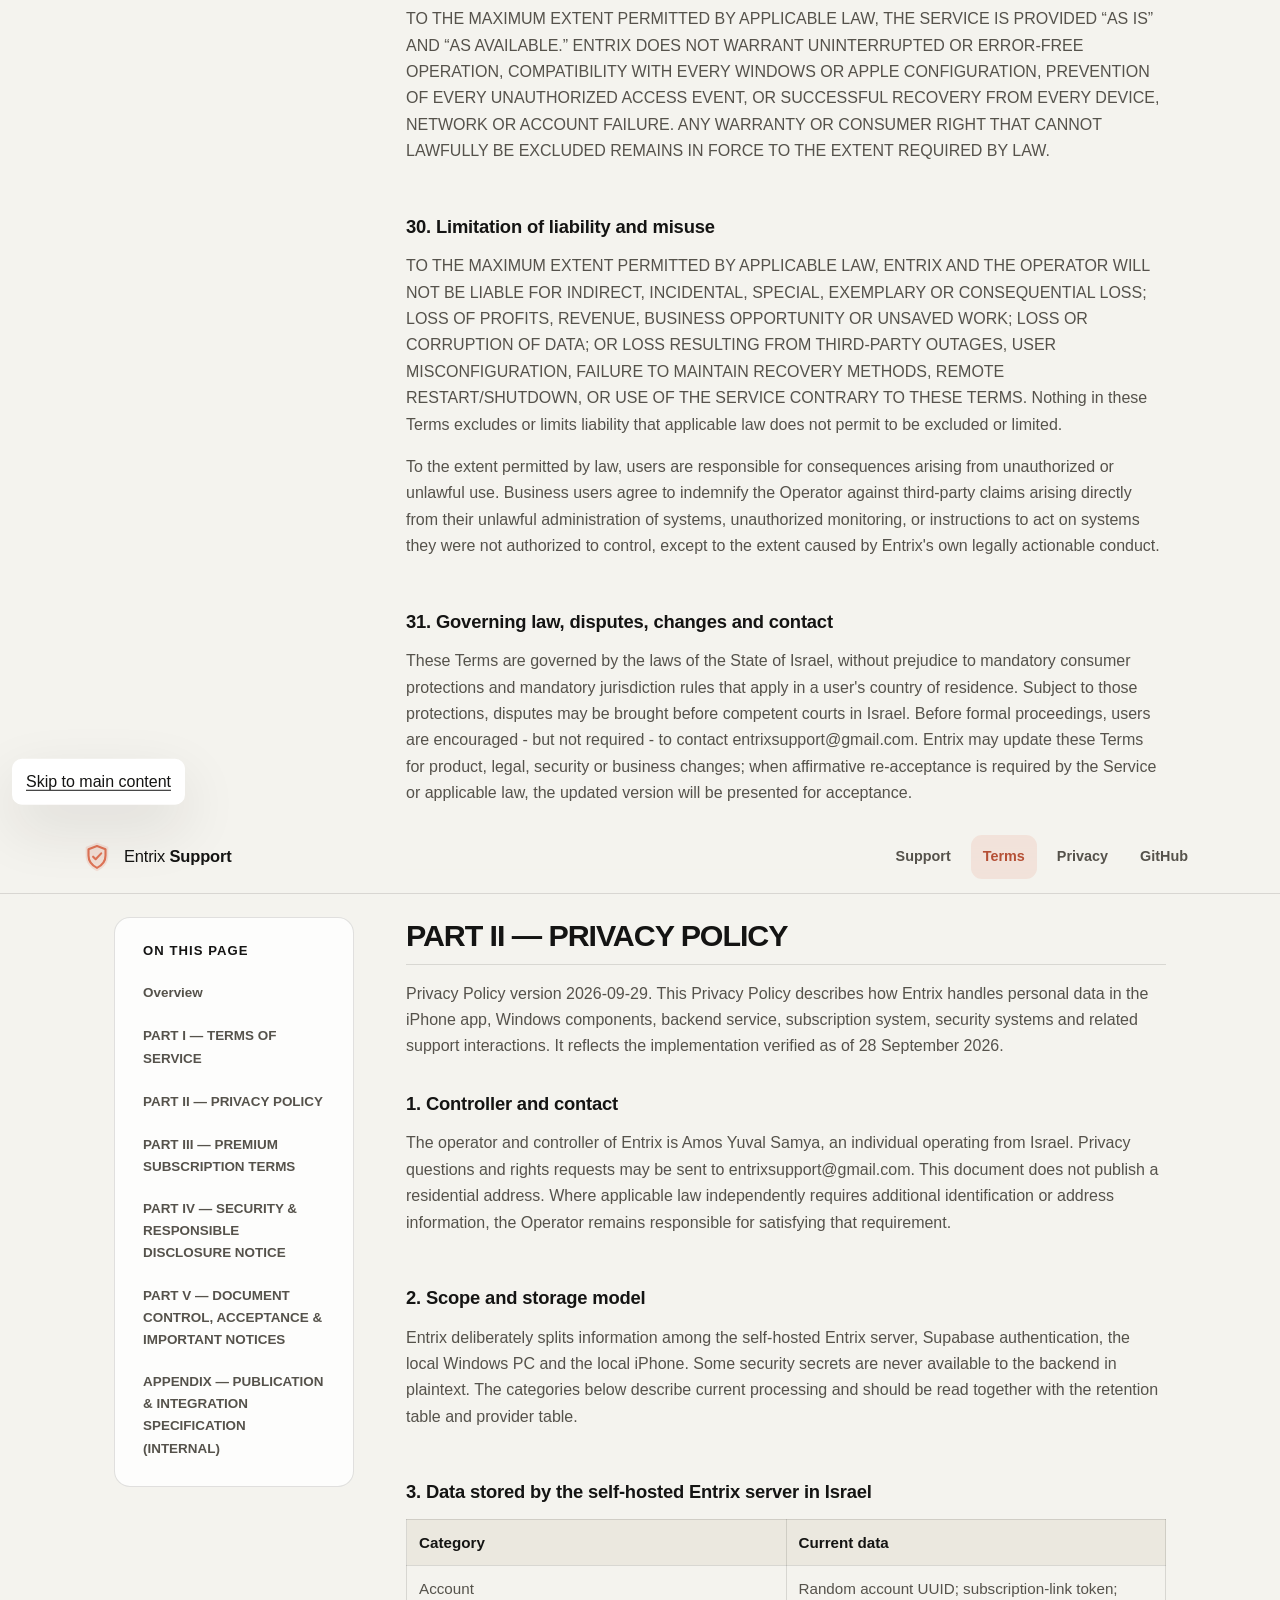
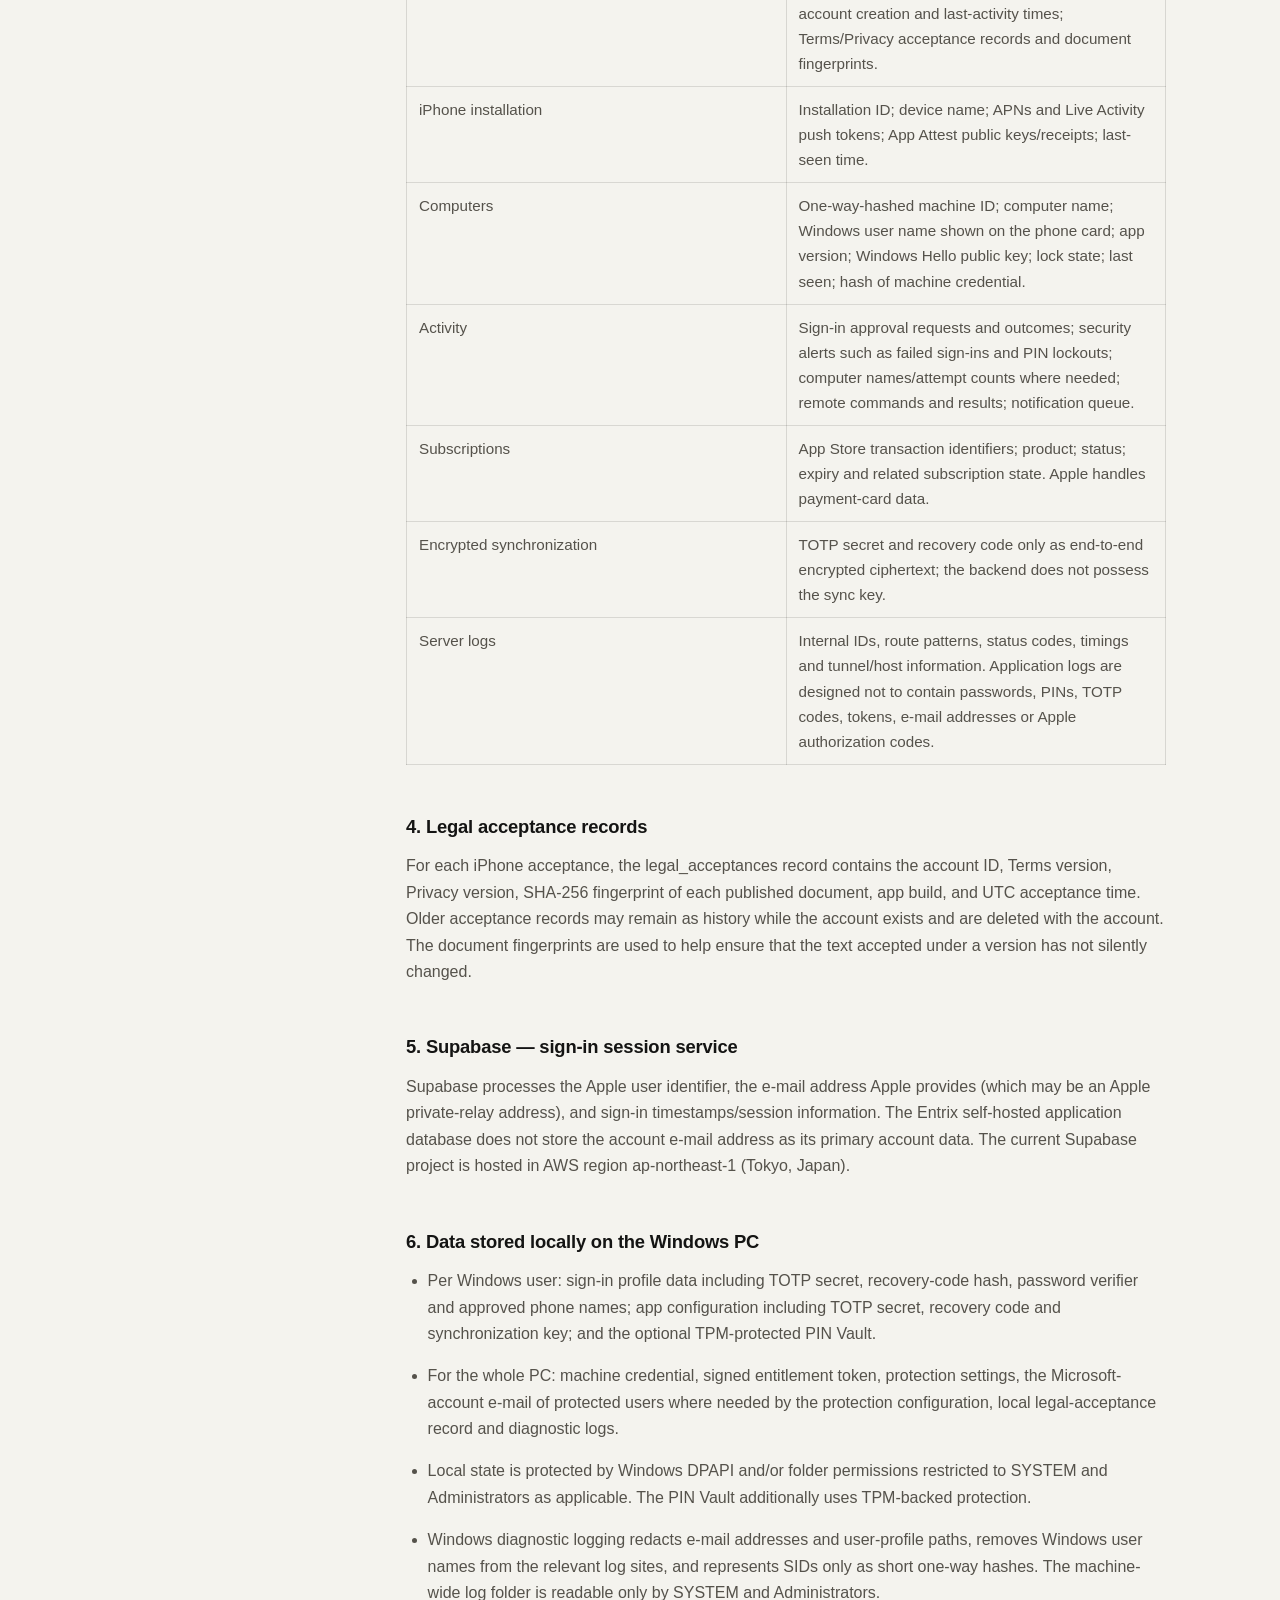
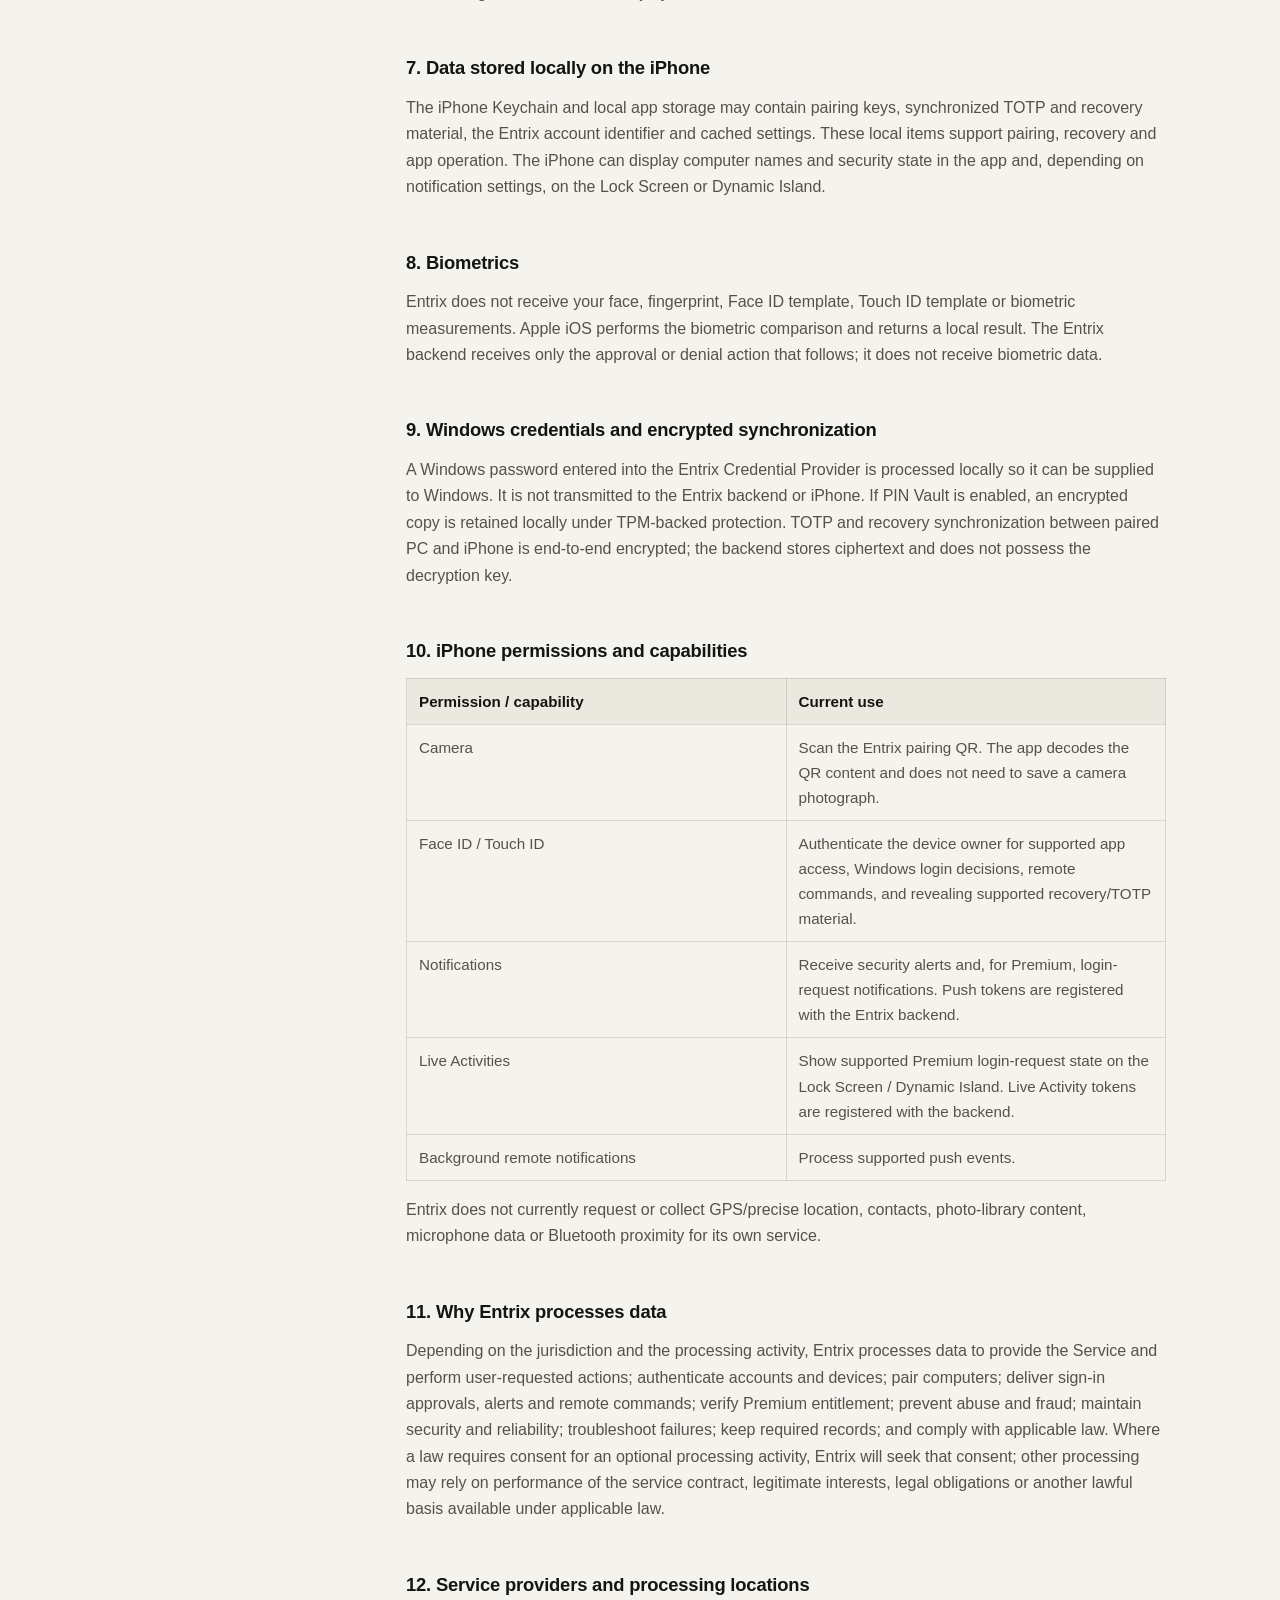
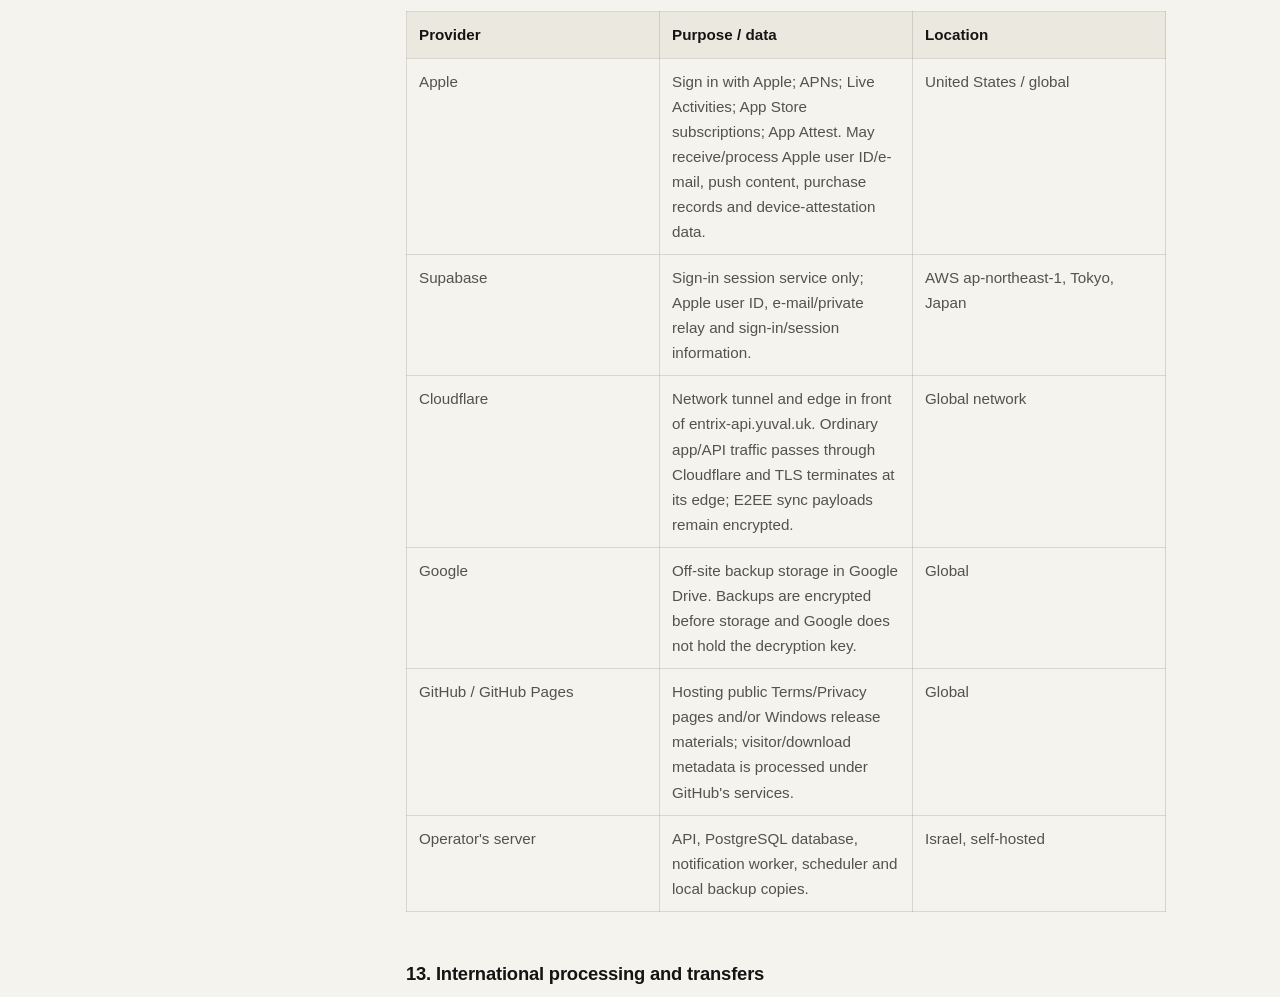
==== commit b3a9ad7b: "Publish legal pack 2026-09-29: the operator's name leaves the header The opening table and the parag" ====
--- a/privacy.html
+++ b/privacy.html
@@ -4,14 +4,14 @@
   <meta charset="utf-8">
   <meta name="viewport" content="width=device-width, initial-scale=1">
   <title>Privacy Policy — Entrix</title>
-  <meta http-equiv="refresh" content="0; url=legal-2026-09-28.html#part-ii-privacy-policy">
-  <link rel="canonical" href="legal-2026-09-28.html#part-ii-privacy-policy">
+  <meta http-equiv="refresh" content="0; url=legal-2026-09-29.html#part-ii-privacy-policy">
+  <link rel="canonical" href="legal-2026-09-29.html#part-ii-privacy-policy">
   <link rel="stylesheet" href="styles.css">
 </head>
 <body>
   <main class="container legal-hero">
     <h1>Privacy Policy</h1>
-    <p>The current Privacy Policy is version 2026-09-28: <a href="legal-2026-09-28.html#part-ii-privacy-policy">open it here</a>.</p>
+    <p>The current Privacy Policy is version 2026-09-29: <a href="legal-2026-09-29.html#part-ii-privacy-policy">open it here</a>.</p>
   </main>
 </body>
 </html>
